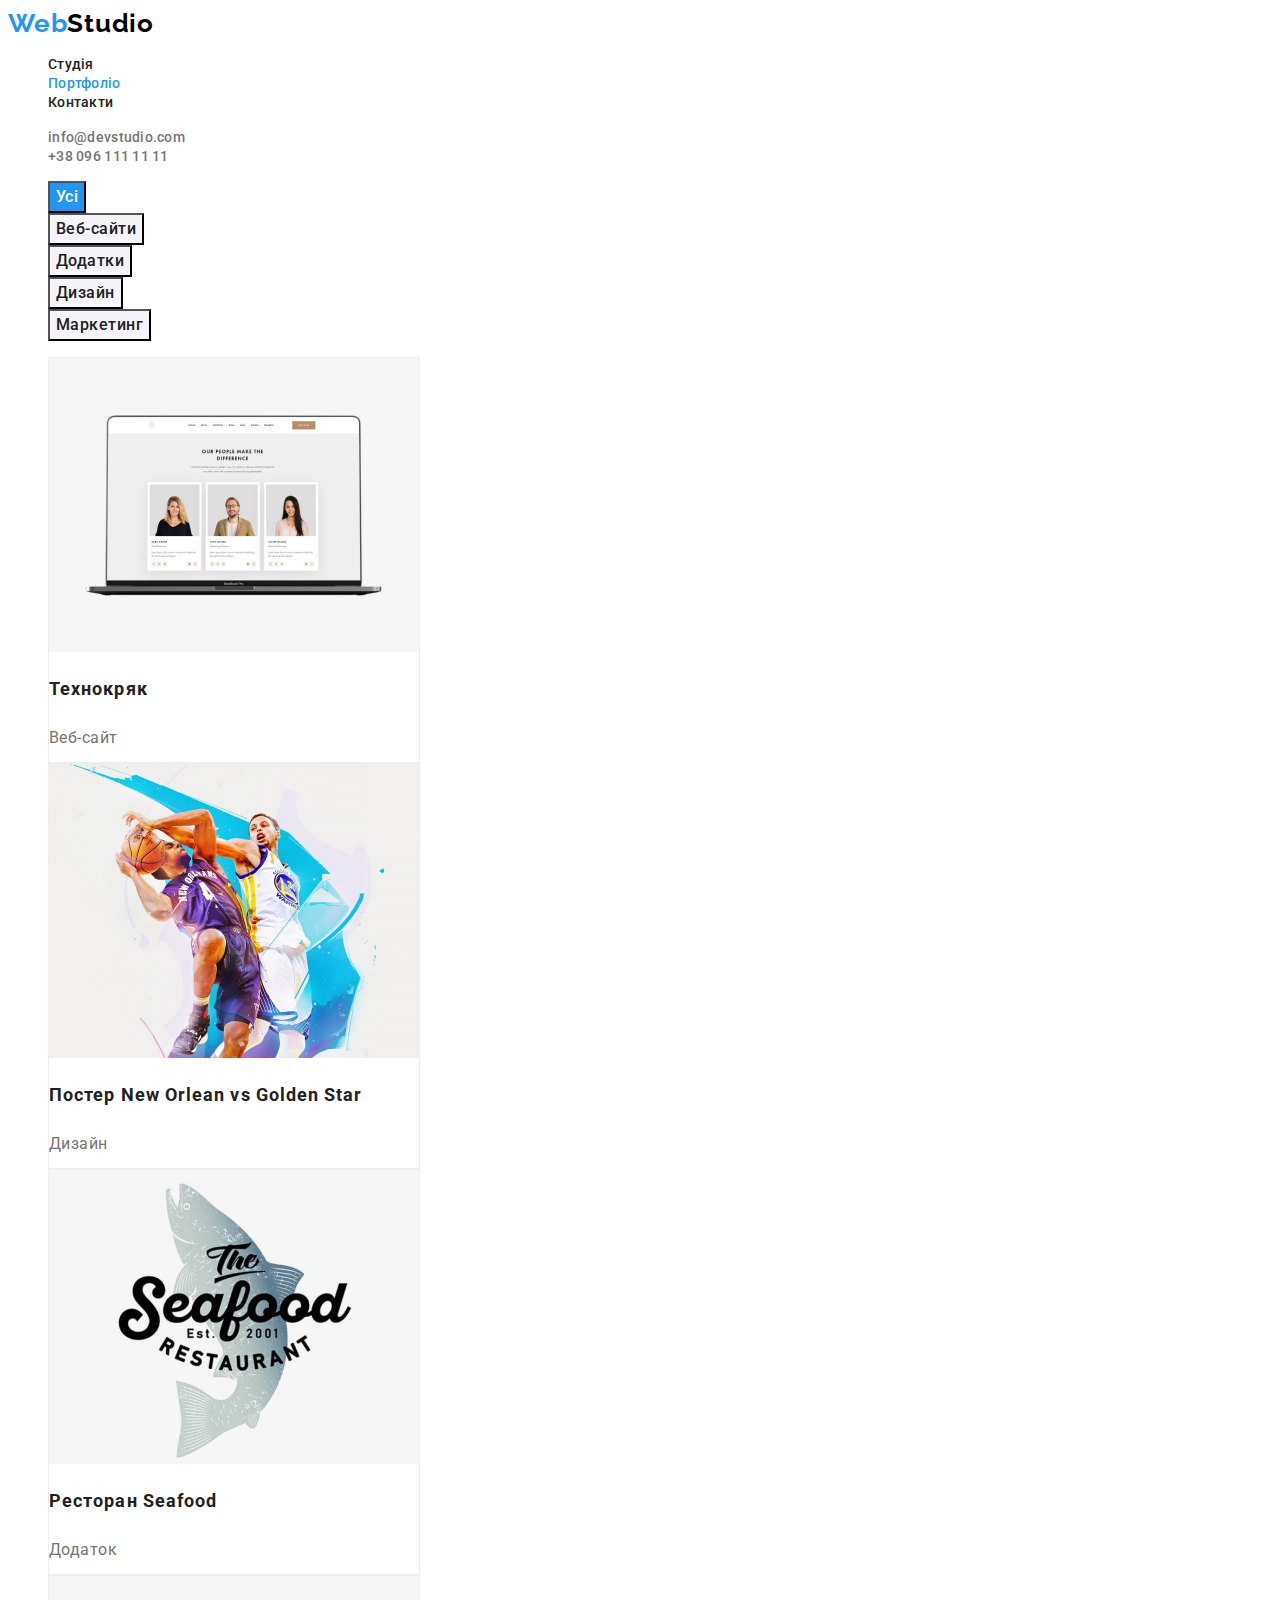
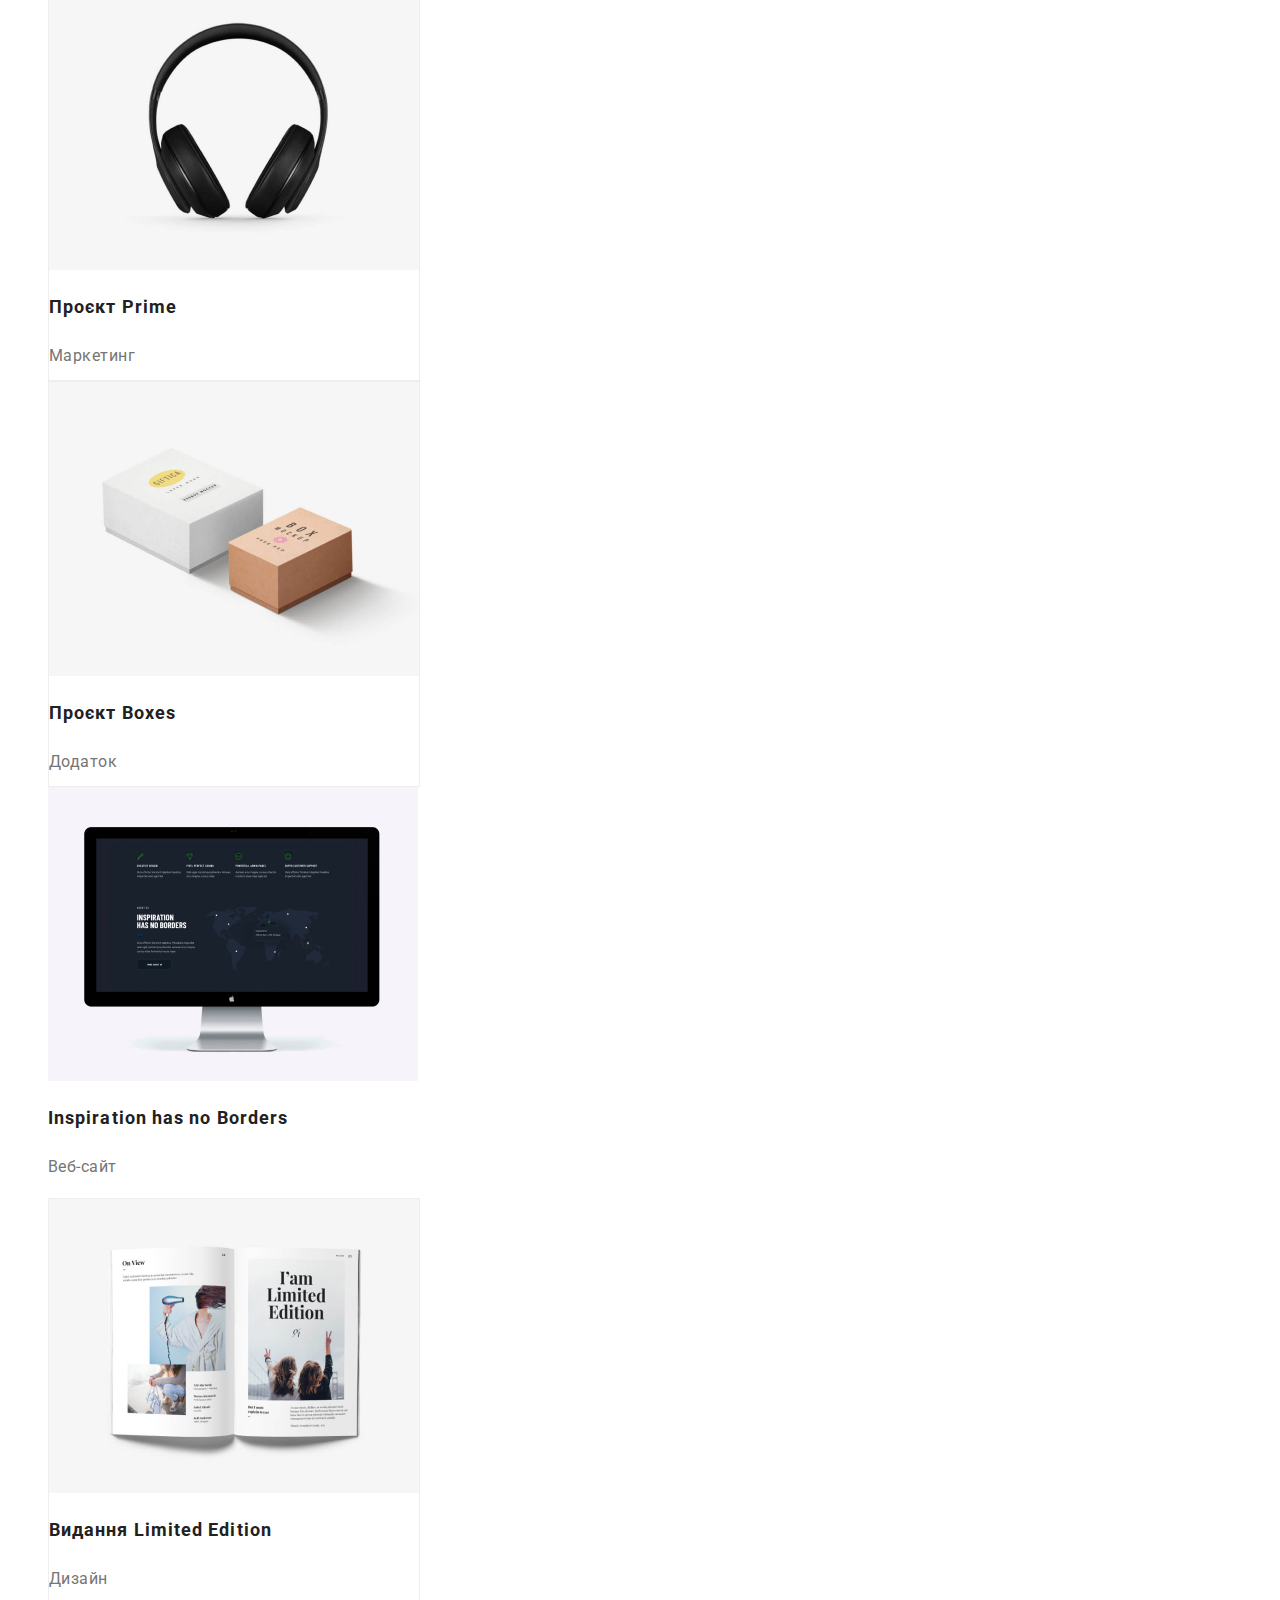
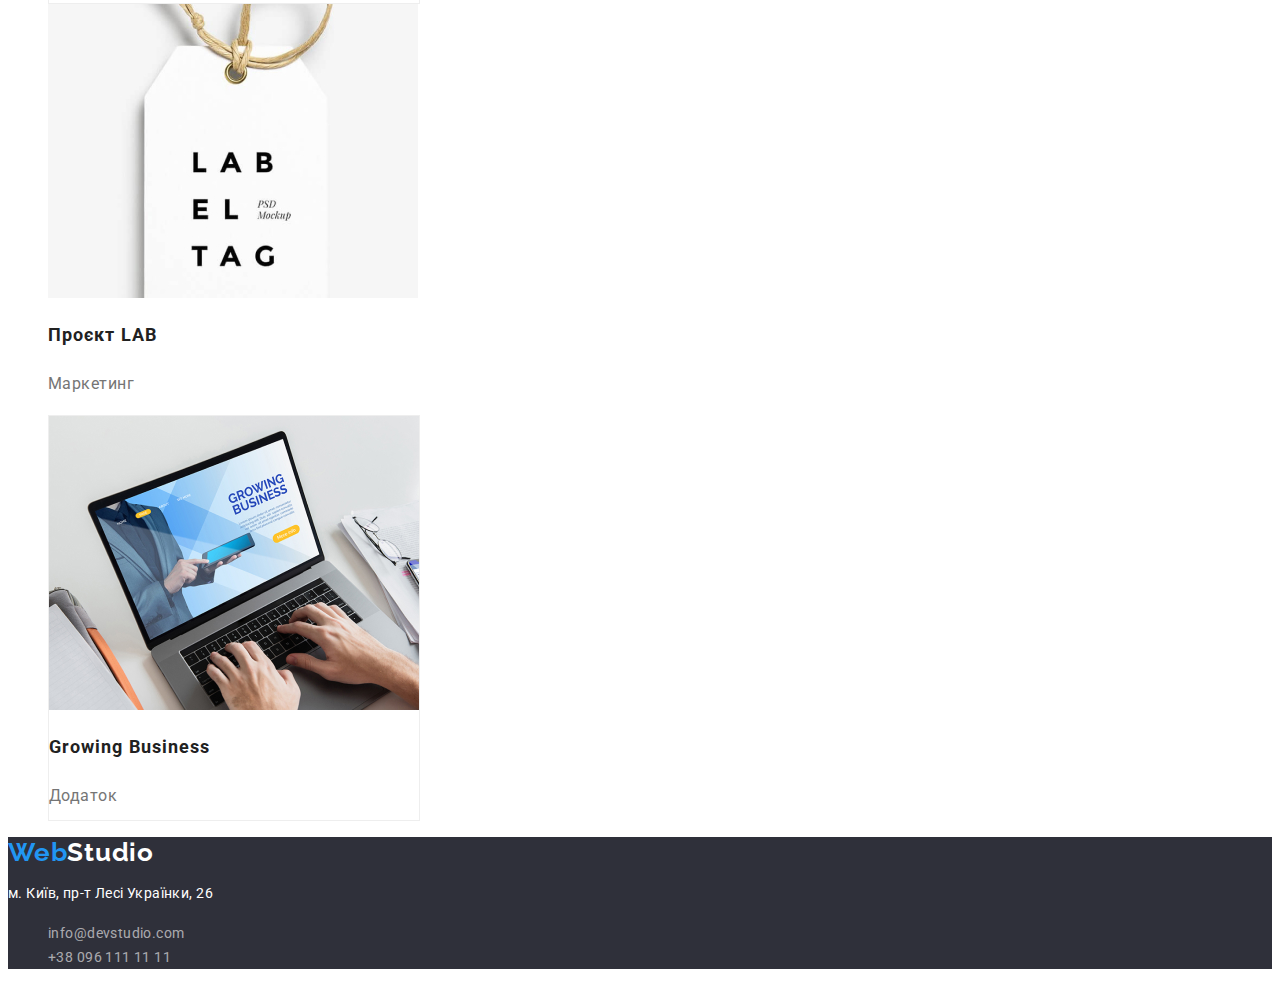
==== portfolio.html @ c114417b "Add files via upload" ====
<!DOCTYPE html>
<html lang="uk">
  <head>
    <meta charset="UTF-8" />
    <meta name="viewport" content="width=device-width, initial-scale=1.0" />
    <link rel="stylesheet" href="./css/style.css" />
    <link rel="preconnect" href="https://fonts.googleapis.com" />
    <link rel="preconnect" href="https://fonts.gstatic.com" crossorigin />
    <link
      href="https://fonts.googleapis.com/css2?family=Montserrat:wght@400;700&family=Roboto:wght@400;500;700;900&display=swap"
      rel="stylesheet"
    />
    <link rel="preconnect" href="https://fonts.googleapis.com" />
    <link rel="preconnect" href="https://fonts.gstatic.com" crossorigin />
    <link
      href="https://fonts.googleapis.com/css2?family=Montserrat:wght@400;700&family=Raleway:wght@700&display=swap"
      rel="stylesheet"
    />

    <title>Portfolio</title>
  </head>
  <body class="body">
    <!-- the cap -->
    <header class="header">
      <nav>
        <a class="logo" href="./index.html"
          >Web<span class="studio">Studio</span></a
        >
        <ul class="page-list">
          <li><a class="studia" href="./index.html">Студія</a></li>
          <li>
            <a class="portfolio current" href="./portfolio.html">Портфоліо</a>
          </li>
          <li><a class="contacts" href="contacts.html">Контакти</a></li>
        </ul>
      </nav>
      <ul class="list-header">
        <li>
          <a class="link-header" href="mailto:info@devstudio.com"
            >info@devstudio.com</a
          >
        </li>
        <li>
          <a class="link-header" href="tel:+380961111111">+38 096 111 11 11</a>
        </li>
      </ul>
    </header>
    <main>
      <section class="sec-portfolio">
        <h1 hidden>Наші роботи</h1>
        <ul class="page-list">
          <li>
            <button class="filter current" type="button">Усі</button>
          </li>
          <li>
            <button class="filter" type="button">Веб-сайти</button>
          </li>
          <li>
            <button class="filter" type="button">Додатки</button>
          </li>
          <li>
            <button class="filter" type="button">Дизайн</button>
          </li>
          <li>
            <button class="filter" type="button">Маркетинг</button>
          </li>
        </ul>
        <ul class="page-list">
          <li class="work">
            <a class="link-work" href=""
              ><img
                src="./imagesPartfolio/img1.jpg"
                alt="Технокряк"
                width="370"
              />
              <h2 class="work-name">Технокряк</h2>
              <p class="work-title">Веб-сайт</p></a
            >
          </li>
          <li class="work">
            <a class="link-work" href=""
              ><img
                src="./imagesPartfolio/img2.jpg"
                alt="Постер New Orlean vs Golden Star"
                width="370"
              />
              <h2 class="work-name">Постер New Orlean vs Golden Star</h2>
              <p class="work-title">Дизайн</p></a
            >
          </li>
          <li class="work">
            <a class="link-work" href=""
              ><img
                src="./imagesPartfolio/img3.jpg"
                alt="Ресторан Seafood"
                width="370"
              />
              <h2 class="work-name">Ресторан Seafood</h2>
              <p class="work-title">Додаток</p></a
            >
          </li>
          <li class="work">
            <a class="link-work" href="">
              <img
                src="./imagesPartfolio/img4.jpg"
                alt="Проєкт Prime"
                width="370"
              />
              <h2 class="work-name">Проєкт Prime</h2>
              <p class="work-title">Маркетинг</p></a
            >
          </li>
          <li class="work">
            <a class="link-work" href=""
              ><img
                src="./imagesPartfolio/img5.jpg"
                alt="Проєкт Boxes"
                width="370"
              />
              <h2 class="work-name">Проєкт Boxes</h2>
              <p class="work-title">Додаток</p></a
            >
          </li>
          <li class="link-work" class="work">
            <a class="link-work" href=""
              ><img
                src="./imagesPartfolio/img6.jpg"
                alt="сайт Inspiration has no Borders"
                width="370"
              />
              <h2 class="work-name">Inspiration has no Borders</h2>
              <p class="work-title">Веб-сайт</p></a
            >
          </li>
          <li class="work">
            <a class="link-work" class="link-work" href=""
              ><img
                src="./imagesPartfolio/img7.jpg"
                alt="Видання Limited Edition"
                width="370"
              />
              <h2 class="work-name">Видання Limited Edition</h2>
              <p class="work-title">Дизайн</p></a
            >
          </li>
          <li class="link-work" class="work">
            <a class="link-work" href="">
              <img
                src="./imagesPartfolio/img8.jpg"
                alt="Проєкт LAB"
                width="370"
              />
              <h2 class="work-name">Проєкт LAB</h2>
              <p class="work-title">Маркетинг</p></a
            >
          </li>
          <li class="work">
            <a class="link-work" href=""
              ><img
                src="./imagesPartfolio/img9.jpg"
                alt="Growing Business"
                width="370"
              />
              <h2 class="work-name">Growing Business</h2>
              <p class="work-title">Додаток</p></a
            >
          </li>
        </ul>
      </section>
    </main>
    <!-- the floor -->
    <footer class="footer">
      <a class="web-foot" href="/"
        >Web<span class="studio-foot">Studio</span></a
      >
      <address class="address">
        <p class="addr">м. Київ, пр-т Лесі Українки, 26</p>
        <ul class="page-list">
          <li>
            <a class="link-foot" href="mailto:info@devstudio.com"
              >info@devstudio.com</a
            >
          </li>
          <li>
            <a class="link-foot" href="tel:+380961111111">+38 096 111 11 11</a>
          </li>
        </ul>
      </address>
    </footer>
  </body>
</html>
---- css/style.css ----
/* INDEX HTML */
:root {
  --second-color: #757575;
  --logo-color: #2196f3;
  --text-color: #212121;
  --text: Roboto, sans-serif;
  --logo-text: Raleway, sans-serif;
}
.body {
  font-family: Roboto, sans-serif;
  color: #212121;
  background: #fff;
}

.header {
  flex-shrink: 0;
}

.logo {
  color: var(--logo-color);
  font-family: var(--logo-text);
  font-size: 26px;
  font-style: normal;
  font-weight: 700;
  line-height: normal;
  letter-spacing: 0.78px;
  text-decoration: none;
}

.studio {
  color: #000;
  font-family: var(--logo-text);
  font-size: 26px;
  font-weight: 700;
  line-height: normal;
  letter-spacing: 0.78px;
}

.page-list {
  list-style: none;
}

.studia {
  color: var(--text-color);
  font-family: var(--text);
  font-size: 14px;
  font-weight: 500;
  line-height: normal;
  letter-spacing: 0.28px;
  text-decoration: none;
}

.page-list .studia.current {
  color: var(--logo-color);
}

.studia:hover,
.studia:focus {
  color: var(--logo-color);
  font-family: var(--text);
  font-size: 14px;
  font-style: normal;
  font-weight: 500;
  line-height: normal;
  letter-spacing: 0.28px;
}

.portfolio {
  color: var(--text-color);
  font-family: var(--text);
  font-size: 14px;
  font-weight: 500;
  line-height: normal;
  letter-spacing: 0.28px;
  text-decoration: none;
}

.portfolio:focus,
.portfolio:hover {
  color: var(--logo-color);
  font-family: var(--text);
  font-size: 14px;
  font-style: normal;
  font-weight: 500;
  line-height: normal;
  letter-spacing: 0.28px;
}

.contacts {
  color: var(--text-color);
  font-family: var(--text);
  font-size: 14px;
  font-weight: 500;
  line-height: normal;
  letter-spacing: 0.28px;
  text-decoration: none;
}

.contacts:focus,
.contacts:hover {
  color: var(--logo-color);
  font-family: var(--text);
  font-size: 14px;
  font-style: normal;
  font-weight: 500;
  line-height: normal;
  letter-spacing: 0.28px;
}

.list-header {
  list-style: none;
}

.link-header {
  color: var(--second-color);
  font-family: var(--text);
  font-size: 14px;
  font-style: normal;
  font-weight: 500;
  line-height: normal;
  letter-spacing: 0.28px;
  text-decoration: none;
}

.link-header:hover,
.link-header:focus {
  color: var(--logo-color);
  font-family: var(--text);
  font-size: 14px;
  font-style: normal;
  font-weight: 500;
  line-height: normal;
  letter-spacing: 0.28px;
}

/* first box index html */

.first-box {
  flex-shrink: 0;
  background: #2f303a;
}

.main-title {
  color: #fff;
  text-align: center;
  font-family: var(--text);
  font-size: 44px;
  font-style: normal;
  font-weight: 900;
  line-height: 60px;
  letter-spacing: 2.64px;
  text-transform: uppercase;
}

.main-button {
  border-radius: 4px;
  background: #2196f3;
  box-shadow: 0px 4px 4px 0px rgba(0, 0, 0, 0.15);
}

.text-main-button {
  color: #fff;
  text-align: center;
  font-family: var(--text);
  font-size: 16px;
  font-style: normal;
  font-weight: 700;
  line-height: 30px;
  letter-spacing: 0.96px;
  cursor: pointer;
}

/* second box index html */
.third-title {
  color: var(--text-color);
  text-align: center;
  font-family: var(--text);
  font-size: 36px;
  font-style: normal;
  font-weight: 700;
  line-height: normal;
  letter-spacing: 1.08px;
}

.adv-title {
  color: var(--text-color);
  font-family: var(--text);
  font-size: 14px;
  font-style: normal;
  font-weight: 700;
  letter-spacing: 0.42px;
  text-transform: uppercase;
}

.adv-paragraph {
  color: var(--second-color);
  font-family: var(--text);
  font-size: 14px;
  font-style: normal;
  font-weight: 400;
  line-height: 24px;
  letter-spacing: 0.42px;
}

/* our team */

.our-team-tile {
  color: var(--text-color);
  text-align: center;
  font-family: var(--text);
  font-size: 36px;
  font-style: normal;
  font-weight: 700;
  line-height: normal;
  letter-spacing: 1.08px;
}
.our-team {
  background: #f5f4fa;
}
.igor {
  background: #fff;
}
.olga {
  background: #fff;
}

.mikola {
  background: #fff;
}
.michailo {
  background: #fff;
}

.name {
  color: var(--text-color);
  font-family: var(--text);
  text-align: center;
  font-size: 16px;
  font-style: normal;
  font-weight: 500;
  line-height: normal;
  letter-spacing: 0.48px;
}

.proffetion {
  color: var(--second-color);
  font-family: var(--text);
  text-align: center;
  font-size: 16px;
  font-style: normal;
  font-weight: 400;
  line-height: normal;
  letter-spacing: 0.48px;
}

/* footer */

.footer {
  flex-shrink: 0;
  background: #2f303a;
}

.web-foot {
  color: var(--logo-color);
  font-family: var(--logo-text);
  font-size: 26px;
  font-weight: 700;
  letter-spacing: 0.78px;
  text-decoration: none;
}

.studio-foot {
  color: #fff;
  font-family: var(--logo-text);
  font-size: 26px;
  font-weight: 700;
  letter-spacing: 0.78px;
}

.address {
  font-style: normal;
}

.addr {
  color: #fff;
  font-family: var(--text);
  font-size: 14px;
  line-height: 24px;
  letter-spacing: 0.42px;
}

.link-foot {
  color: rgba(255, 255, 255, 0.6);
  font-family: var(--text);
  font-size: 14px;
  line-height: 24px;
  letter-spacing: 0.42px;
  text-decoration: none;
}

.link-foot:focus,
.link-foot:hover {
  color: var(--logo-color);
  font-family: var(--text);
  font-size: 14px;
  font-weight: 500;
  letter-spacing: 0.28px;
}

/* partfolio page */
.page-list .portfolio.current {
  color: var(--logo-color);
}

.sec-portfolio {
  gap: 94px;
  background: #fff;
}

.filter {
  color: var(--text-color);
  background-color: #f5f4fa;
  font-family: var(--text);
  font-size: 16px;
  font-style: normal;
  font-weight: 500;
  line-height: 26px;
  letter-spacing: 0.48px;
  cursor: pointer;
}

.filter:hover,
.filter:focus {
  background-color: #2196f3;
  color: #fff;
}

.link-work {
  text-decoration: none;
}

.work {
  width: 370px;
  height: 404px;
  flex-shrink: 0;
  border: 1px solid #eee;
  background: #fff;
}

.work-name {
  color: var(--text-color);
  font-family: var(--text);
  font-size: 18px;
  font-weight: 700;
  line-height: 36px;
  letter-spacing: 1.08px;
  width: 322px;
}

.work-title {
  font-family: var(--text);
  color: #757575;
  font-size: 16px;
  line-height: 30px;
  letter-spacing: 0.48px;
}

.page-list .filter.current {
  color: #fff;
  background-color: var(--logo-color);
}
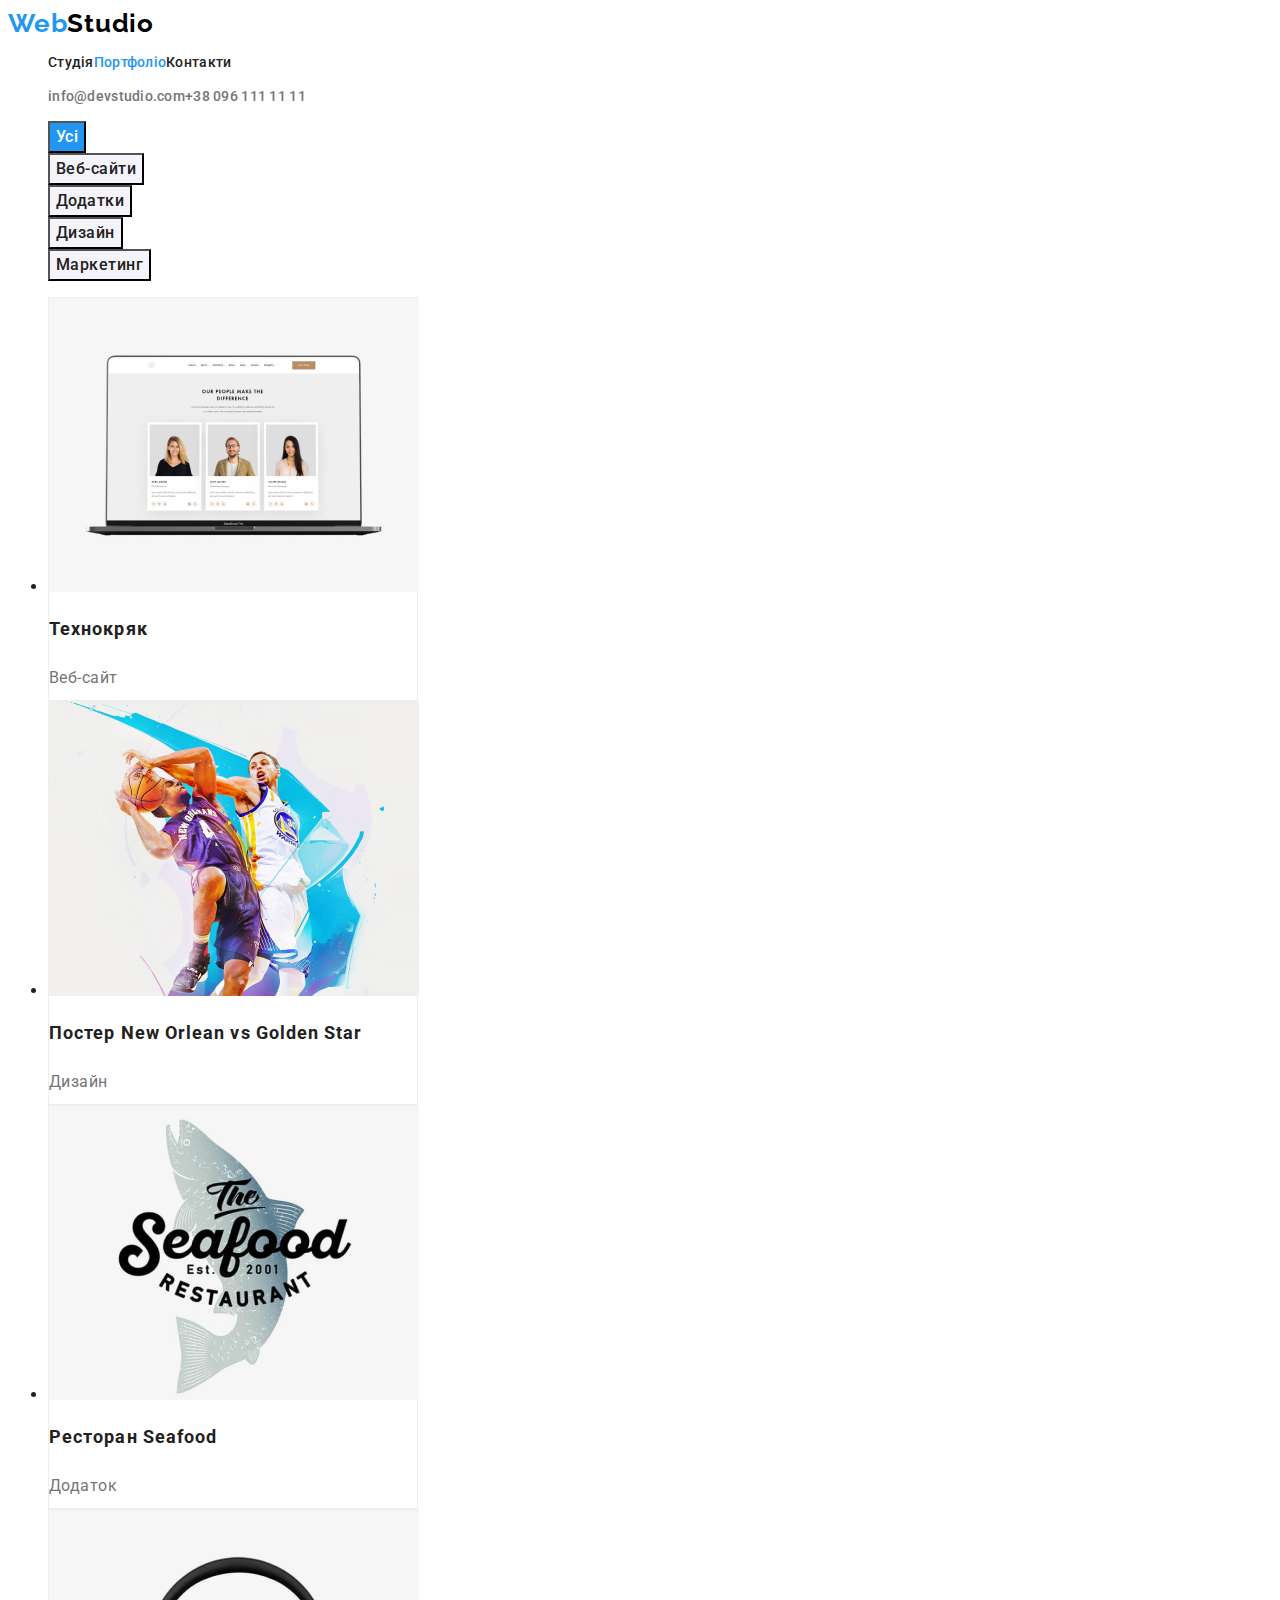
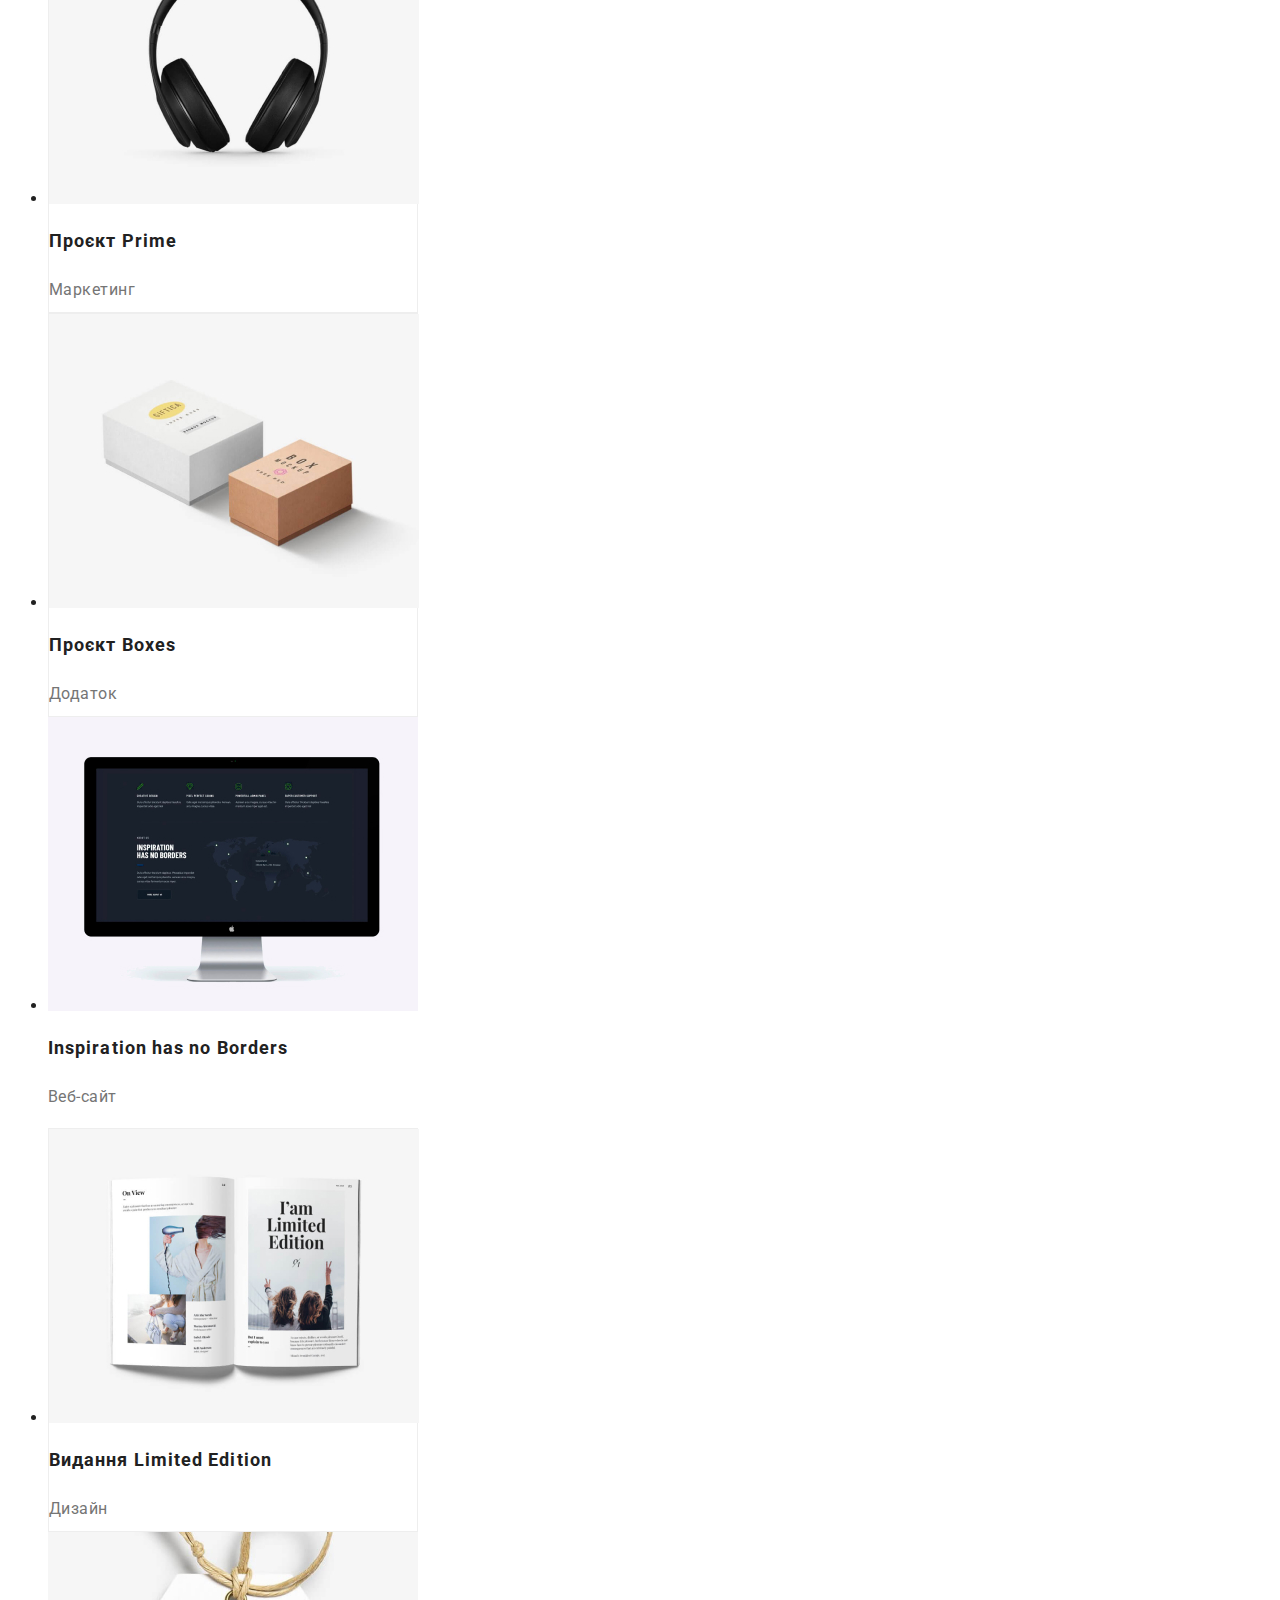
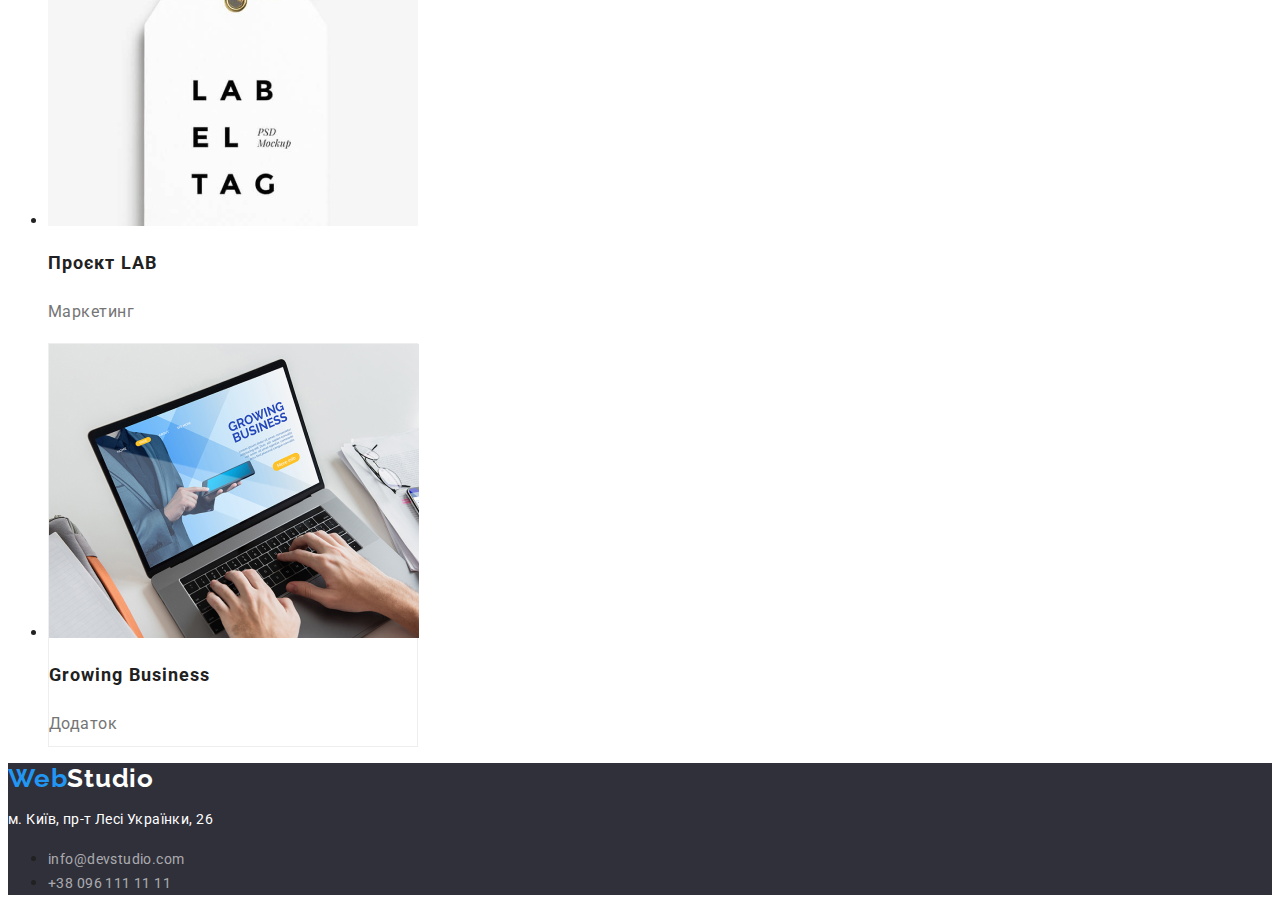
==== commit 6050b419: "ь" ====
--- a/portfolio.html
+++ b/portfolio.html
@@ -26,12 +26,12 @@
         <a class="logo" href="./index.html"
           >Web<span class="studio">Studio</span></a
         >
-        <ul class="page-list">
-          <li><a class="studia" href="./index.html">Студія</a></li>
+        <ul class="nav-list">
+          <li><a class="nav-item" href="./index.html">Студія</a></li>
           <li>
-            <a class="portfolio current" href="./portfolio.html">Портфоліо</a>
+            <a class="nav-item current" href="./portfolio.html">Портфоліо</a>
           </li>
-          <li><a class="contacts" href="contacts.html">Контакти</a></li>
+          <li><a class="nav-item" href="contacts.html">Контакти</a></li>
         </ul>
       </nav>
       <ul class="list-header">
@@ -48,7 +48,7 @@
     <main>
       <section class="sec-portfolio">
         <h1 hidden>Наші роботи</h1>
-        <ul class="page-list">
+        <ul class="filter-list">
           <li>
             <button class="filter current" type="button">Усі</button>
           </li>
--- a/css/style.css
+++ b/css/style.css
@@ -1,4 +1,10 @@
 /* INDEX HTML */
+
+*,
+::before,
+::after {
+  box-sizing: border-box;
+}
 :root {
   --second-color: #757575;
   --logo-color: #2196f3;
@@ -12,8 +18,20 @@
   background: #fff;
 }
 
+.conteiner {
+  width: 1200px;
+  margin-right: auto;
+  margin-left: auto;
+}
+
 .header {
   flex-shrink: 0;
+}
+
+.head-conteiner {
+  display: flex;
+  justify-content: space-between;
+  align-items: center;
 }
 
 .logo {
@@ -36,68 +54,34 @@
   letter-spacing: 0.78px;
 }
 
-.page-list {
+.nav-conteiner {
+  display: flex;
+
+  align-items: center;
+}
+
+.nav-list {
   list-style: none;
-}
-
-.studia {
-  color: var(--text-color);
-  font-family: var(--text);
-  font-size: 14px;
-  font-weight: 500;
-  line-height: normal;
-  letter-spacing: 0.28px;
-  text-decoration: none;
-}
-
-.page-list .studia.current {
-  color: var(--logo-color);
-}
-
-.studia:hover,
-.studia:focus {
-  color: var(--logo-color);
-  font-family: var(--text);
-  font-size: 14px;
-  font-style: normal;
-  font-weight: 500;
-  line-height: normal;
-  letter-spacing: 0.28px;
-}
-
-.portfolio {
-  color: var(--text-color);
-  font-family: var(--text);
-  font-size: 14px;
-  font-weight: 500;
-  line-height: normal;
-  letter-spacing: 0.28px;
-  text-decoration: none;
-}
-
-.portfolio:focus,
-.portfolio:hover {
-  color: var(--logo-color);
-  font-family: var(--text);
-  font-size: 14px;
-  font-style: normal;
-  font-weight: 500;
-  line-height: normal;
-  letter-spacing: 0.28px;
-}
-
-.contacts {
-  color: var(--text-color);
-  font-family: var(--text);
-  font-size: 14px;
-  font-weight: 500;
-  line-height: normal;
-  letter-spacing: 0.28px;
-  text-decoration: none;
-}
-
-.contacts:focus,
-.contacts:hover {
+  display: flex;
+}
+
+.nav-item {
+  color: var(--text-color);
+  font-family: var(--text);
+  font-size: 14px;
+  font-weight: 500;
+  line-height: normal;
+  letter-spacing: 0.28px;
+  text-decoration: none;
+  display: flex;
+}
+
+.nav-list .nav-item.current {
+  color: var(--logo-color);
+}
+
+.nav-item:hover,
+.nav-item:focus {
   color: var(--logo-color);
   font-family: var(--text);
   font-size: 14px;
@@ -109,6 +93,7 @@
 
 .list-header {
   list-style: none;
+  display: flex;
 }
 
 .link-header {
@@ -138,6 +123,8 @@
 .first-box {
   flex-shrink: 0;
   background: #2f303a;
+  justify-content: center;
+  align-items: center;
 }
 
 .main-title {
@@ -365,7 +352,11 @@
   letter-spacing: 0.48px;
 }
 
-.page-list .filter.current {
+.filter-list {
+  list-style: none;
+}
+
+.filter-list .filter.current {
   color: #fff;
   background-color: var(--logo-color);
 }
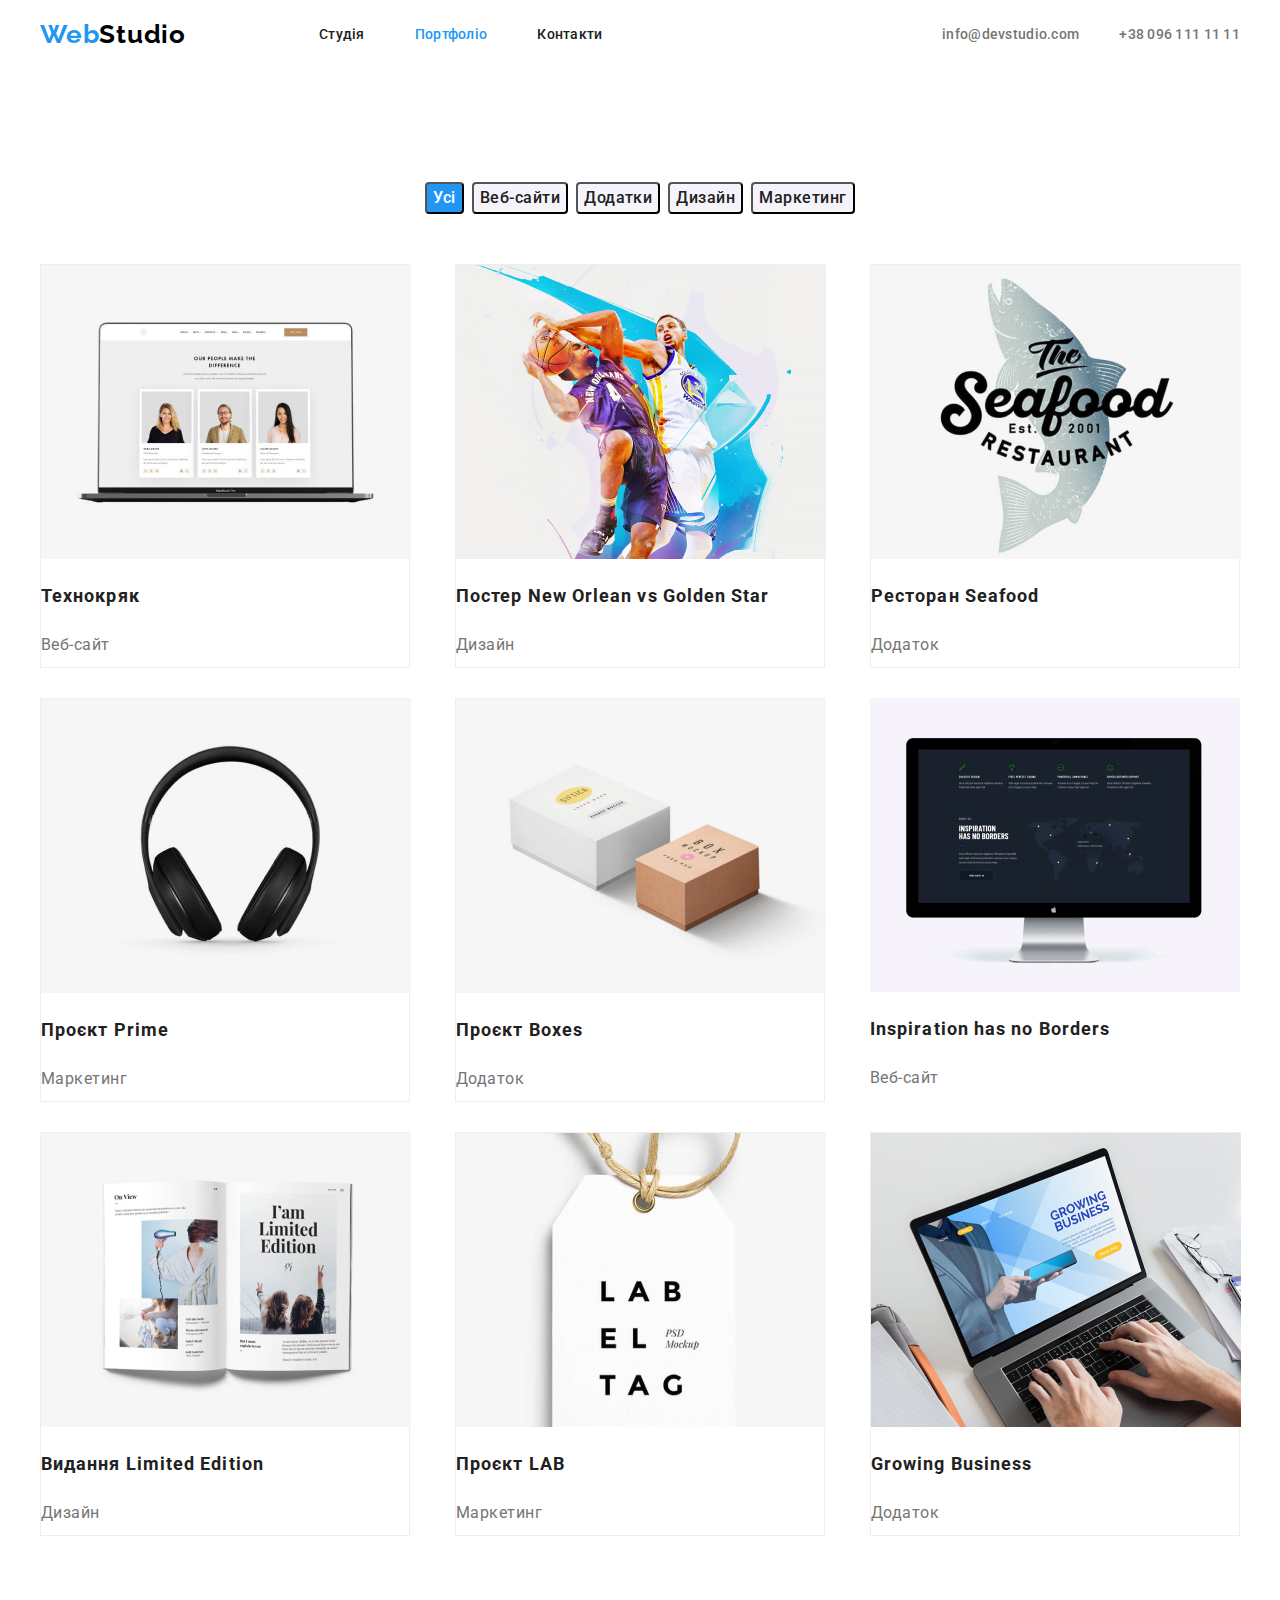
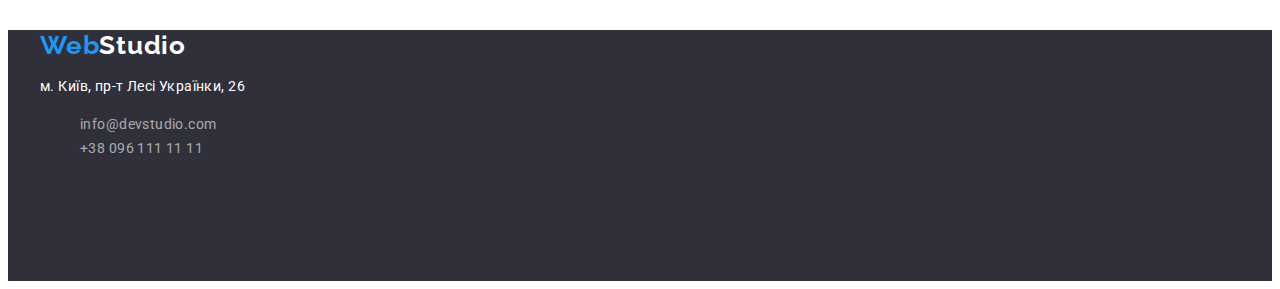
==== commit bce347d0: "m" ====
--- a/portfolio.html
+++ b/portfolio.html
@@ -3,7 +3,7 @@
   <head>
     <meta charset="UTF-8" />
     <meta name="viewport" content="width=device-width, initial-scale=1.0" />
-    <link rel="stylesheet" href="./css/style.css" />
+
     <link rel="preconnect" href="https://fonts.googleapis.com" />
     <link rel="preconnect" href="https://fonts.gstatic.com" crossorigin />
     <link
@@ -13,179 +13,204 @@
     <link rel="preconnect" href="https://fonts.googleapis.com" />
     <link rel="preconnect" href="https://fonts.gstatic.com" crossorigin />
     <link
-      href="https://fonts.googleapis.com/css2?family=Montserrat:wght@400;700&family=Raleway:wght@700&display=swap"
+      href="https://fonts.googleapis.com/css2?family=Montserrat:wght@400;700&family=Raleway:wght@400;500;700;900&display=swap"
       rel="stylesheet"
     />
-
+    <link
+      rel="stylesheet"
+      href="https://cdnjs.cloudflare.com/ajax/libs/modern-normalize/2.0.0/modern-normalize.min.css"
+      integrity="sha512-4xo8blKMVCiXpTaLzQSLSw3KFOVPWhm/TRtuPVc4WG6kUgjH6J03IBuG7JZPkcWMxJ5huwaBpOpnwYElP/m6wg=="
+      crossorigin="anonymous"
+      referrerpolicy="no-referrer"
+    />
+    <link rel="stylesheet" href="./css/style.css" />
     <title>Portfolio</title>
   </head>
   <body class="body">
     <!-- the cap -->
     <header class="header">
-      <nav>
-        <a class="logo" href="./index.html"
-          >Web<span class="studio">Studio</span></a
-        >
-        <ul class="nav-list">
-          <li><a class="nav-item" href="./index.html">Студія</a></li>
-          <li>
-            <a class="nav-item current" href="./portfolio.html">Портфоліо</a>
-          </li>
-          <li><a class="nav-item" href="contacts.html">Контакти</a></li>
-        </ul>
-      </nav>
-      <ul class="list-header">
-        <li>
-          <a class="link-header" href="mailto:info@devstudio.com"
-            >info@devstudio.com</a
-          >
-        </li>
-        <li>
-          <a class="link-header" href="tel:+380961111111">+38 096 111 11 11</a>
-        </li>
-      </ul>
+      <div class="conteiner">
+        <div class="head-conteiner">
+          <nav class="nav-conteiner">
+            <a class="logo" href="./index.html"
+              >Web<span class="studio">Studio</span></a
+            >
+            <ul class="nav-list">
+              <li class="nav-item">
+                <a class="nav-link" href="./index.html">Студія</a>
+              </li>
+              <li class="nav-item">
+                <a class="nav-link current" href="./portfolio.html"
+                  >Портфоліо</a
+                >
+              </li>
+              <li class="nav-item">
+                <a class="nav-link" href="./contacts.html">Контакти</a>
+              </li>
+            </ul>
+          </nav>
+          <ul class="list-header">
+            <li class="mail-tel">
+              <a class="link-header" href="mailto:info@devstudio.com"
+                >info@devstudio.com</a
+              >
+            </li>
+            <li class="mail-tel">
+              <a class="link-header" href="tel:+380961111111"
+                >+38 096 111 11 11</a
+              >
+            </li>
+          </ul>
+        </div>
+      </div>
     </header>
     <main>
       <section class="sec-portfolio">
-        <h1 hidden>Наші роботи</h1>
-        <ul class="filter-list">
-          <li>
-            <button class="filter current" type="button">Усі</button>
-          </li>
-          <li>
-            <button class="filter" type="button">Веб-сайти</button>
-          </li>
-          <li>
-            <button class="filter" type="button">Додатки</button>
-          </li>
-          <li>
-            <button class="filter" type="button">Дизайн</button>
-          </li>
-          <li>
-            <button class="filter" type="button">Маркетинг</button>
-          </li>
-        </ul>
-        <ul class="page-list">
-          <li class="work">
-            <a class="link-work" href=""
-              ><img
-                src="./imagesPartfolio/img1.jpg"
-                alt="Технокряк"
-                width="370"
-              />
-              <h2 class="work-name">Технокряк</h2>
-              <p class="work-title">Веб-сайт</p></a
-            >
-          </li>
-          <li class="work">
-            <a class="link-work" href=""
-              ><img
-                src="./imagesPartfolio/img2.jpg"
-                alt="Постер New Orlean vs Golden Star"
-                width="370"
-              />
-              <h2 class="work-name">Постер New Orlean vs Golden Star</h2>
-              <p class="work-title">Дизайн</p></a
-            >
-          </li>
-          <li class="work">
-            <a class="link-work" href=""
-              ><img
-                src="./imagesPartfolio/img3.jpg"
-                alt="Ресторан Seafood"
-                width="370"
-              />
-              <h2 class="work-name">Ресторан Seafood</h2>
-              <p class="work-title">Додаток</p></a
-            >
-          </li>
-          <li class="work">
-            <a class="link-work" href="">
-              <img
-                src="./imagesPartfolio/img4.jpg"
-                alt="Проєкт Prime"
-                width="370"
-              />
-              <h2 class="work-name">Проєкт Prime</h2>
-              <p class="work-title">Маркетинг</p></a
-            >
-          </li>
-          <li class="work">
-            <a class="link-work" href=""
-              ><img
-                src="./imagesPartfolio/img5.jpg"
-                alt="Проєкт Boxes"
-                width="370"
-              />
-              <h2 class="work-name">Проєкт Boxes</h2>
-              <p class="work-title">Додаток</p></a
-            >
-          </li>
-          <li class="link-work" class="work">
-            <a class="link-work" href=""
-              ><img
-                src="./imagesPartfolio/img6.jpg"
-                alt="сайт Inspiration has no Borders"
-                width="370"
-              />
-              <h2 class="work-name">Inspiration has no Borders</h2>
-              <p class="work-title">Веб-сайт</p></a
-            >
-          </li>
-          <li class="work">
-            <a class="link-work" class="link-work" href=""
-              ><img
-                src="./imagesPartfolio/img7.jpg"
-                alt="Видання Limited Edition"
-                width="370"
-              />
-              <h2 class="work-name">Видання Limited Edition</h2>
-              <p class="work-title">Дизайн</p></a
-            >
-          </li>
-          <li class="link-work" class="work">
-            <a class="link-work" href="">
-              <img
-                src="./imagesPartfolio/img8.jpg"
-                alt="Проєкт LAB"
-                width="370"
-              />
-              <h2 class="work-name">Проєкт LAB</h2>
-              <p class="work-title">Маркетинг</p></a
-            >
-          </li>
-          <li class="work">
-            <a class="link-work" href=""
-              ><img
-                src="./imagesPartfolio/img9.jpg"
-                alt="Growing Business"
-                width="370"
-              />
-              <h2 class="work-name">Growing Business</h2>
-              <p class="work-title">Додаток</p></a
-            >
-          </li>
-        </ul>
+        <div class="conteiner">
+          <h1 hidden>Наші роботи</h1>
+          <ul class="filter-list">
+            <li class="filter-item">
+              <button class="filter current" type="button">Усі</button>
+            </li>
+            <li class="filter-item">
+              <button class="filter" type="button">Веб-сайти</button>
+            </li>
+            <li class="filter-item">
+              <button class="filter" type="button">Додатки</button>
+            </li>
+            <li class="filter-item">
+              <button class="filter" type="button">Дизайн</button>
+            </li>
+            <li class="filter-item">
+              <button class="filter" type="button">Маркетинг</button>
+            </li>
+          </ul>
+          <ul class="project-list">
+            <li class="project">
+              <a class="link-project" href=""
+                ><img
+                  src="./imagesPartfolio/img1.jpg"
+                  alt="Технокряк"
+                  width="370"
+                />
+                <h2 class="project-name">Технокряк</h2>
+                <p class="project-title">Веб-сайт</p></a
+              >
+            </li>
+            <li class="project">
+              <a class="link-project" href=""
+                ><img
+                  src="./imagesPartfolio/img2.jpg"
+                  alt="Постер New Orlean vs Golden Star"
+                  width="370"
+                />
+                <h2 class="project-name">Постер New Orlean vs Golden Star</h2>
+                <p class="project-title">Дизайн</p></a
+              >
+            </li>
+            <li class="project">
+              <a class="link-project" href=""
+                ><img
+                  src="./imagesPartfolio/img3.jpg"
+                  alt="Ресторан Seafood"
+                  width="370"
+                />
+                <h2 class="project-name">Ресторан Seafood</h2>
+                <p class="project-title">Додаток</p></a
+              >
+            </li>
+            <li class="project">
+              <a class="link-project" href="">
+                <img
+                  src="./imagesPartfolio/img4.jpg"
+                  alt="Проєкт Prime"
+                  width="370"
+                />
+                <h2 class="project-name">Проєкт Prime</h2>
+                <p class="project-title">Маркетинг</p></a
+              >
+            </li>
+            <li class="project">
+              <a class="link-project" href=""
+                ><img
+                  src="./imagesPartfolio/img5.jpg"
+                  alt="Проєкт Boxes"
+                  width="370"
+                />
+                <h2 class="project-name">Проєкт Boxes</h2>
+                <p class="project-title">Додаток</p></a
+              >
+            </li>
+            <li class="link-project" class="work">
+              <a class="link-project" href=""
+                ><img
+                  src="./imagesPartfolio/img6.jpg"
+                  alt="сайт Inspiration has no Borders"
+                  width="370"
+                />
+                <h2 class="project-name">Inspiration has no Borders</h2>
+                <p class="project-title">Веб-сайт</p></a
+              >
+            </li>
+            <li class="project">
+              <a class="link-project" class="link-work" href=""
+                ><img
+                  src="./imagesPartfolio/img7.jpg"
+                  alt="Видання Limited Edition"
+                  width="370"
+                />
+                <h2 class="project-name">Видання Limited Edition</h2>
+                <p class="project-title">Дизайн</p></a
+              >
+            </li>
+            <li class="project">
+              <a class="link-project" href="">
+                <img
+                  src="./imagesPartfolio/img8.jpg"
+                  alt="Проєкт LAB"
+                  width="370"
+                />
+                <h2 class="project-name">Проєкт LAB</h2>
+                <p class="project-title">Маркетинг</p></a
+              >
+            </li>
+            <li class="project">
+              <a class="link-project" href=""
+                ><img
+                  src="./imagesPartfolio/img9.jpg"
+                  alt="Growing Business"
+                  width="370"
+                />
+                <h2 class="project-name">Growing Business</h2>
+                <p class="project-title">Додаток</p></a
+              >
+            </li>
+          </ul>
+        </div>
       </section>
     </main>
     <!-- the floor -->
     <footer class="footer">
-      <a class="web-foot" href="/"
-        >Web<span class="studio-foot">Studio</span></a
-      >
-      <address class="address">
-        <p class="addr">м. Київ, пр-т Лесі Українки, 26</p>
-        <ul class="page-list">
-          <li>
-            <a class="link-foot" href="mailto:info@devstudio.com"
-              >info@devstudio.com</a
-            >
-          </li>
-          <li>
-            <a class="link-foot" href="tel:+380961111111">+38 096 111 11 11</a>
-          </li>
-        </ul>
-      </address>
+      <div class="conteiner">
+        <a class="web-foot" href="/"
+          >Web<span class="studio-foot">Studio</span></a
+        >
+        <address class="address">
+          <p class="addr">м. Київ, пр-т Лесі Українки, 26</p>
+          <ul class="foot-link-list">
+            <li>
+              <a class="link-foot" href="mailto:info@devstudio.com"
+                >info@devstudio.com</a
+              >
+            </li>
+            <li>
+              <a class="link-foot" href="tel:+380961111111"
+                >+38 096 111 11 11</a
+              >
+            </li>
+          </ul>
+        </address>
+      </div>
     </footer>
   </body>
 </html>
--- a/css/style.css
+++ b/css/style.css
@@ -26,6 +26,7 @@
 
 .header {
   flex-shrink: 0;
+  height: 80px;
 }
 
 .head-conteiner {
@@ -43,6 +44,7 @@
   line-height: normal;
   letter-spacing: 0.78px;
   text-decoration: none;
+  margin-right: 93px;
 }
 
 .studio {
@@ -56,7 +58,6 @@
 
 .nav-conteiner {
   display: flex;
-
   align-items: center;
 }
 
@@ -65,7 +66,7 @@
   display: flex;
 }
 
-.nav-item {
+.nav-link {
   color: var(--text-color);
   font-family: var(--text);
   font-size: 14px;
@@ -76,12 +77,16 @@
   display: flex;
 }
 
-.nav-list .nav-item.current {
-  color: var(--logo-color);
-}
-
-.nav-item:hover,
-.nav-item:focus {
+.nav-list .nav-item + .nav-item {
+  margin-left: 50px;
+}
+
+.nav-list .nav-link.current {
+  color: var(--logo-color);
+}
+
+.nav-link:hover,
+.nav-link:focus {
   color: var(--logo-color);
   font-family: var(--text);
   font-size: 14px;
@@ -94,6 +99,10 @@
 .list-header {
   list-style: none;
   display: flex;
+}
+
+.list-header .mail-tel + .mail-tel {
+  margin-left: 40px;
 }
 
 .link-header {
@@ -119,12 +128,16 @@
 }
 
 /* first box index html */
+.hero-button {
+  display: flex;
+  justify-content: center;
+  align-items: center;
+}
 
 .first-box {
   flex-shrink: 0;
   background: #2f303a;
-  justify-content: center;
-  align-items: center;
+  height: 600px;
 }
 
 .main-title {
@@ -137,12 +150,19 @@
   line-height: 60px;
   letter-spacing: 2.64px;
   text-transform: uppercase;
+  /*  */
+  margin: 0;
+  padding-top: 200px;
+  padding-bottom: 30px;
+  padding-right: 452px;
+  padding-left: 452px;
 }
 
 .main-button {
   border-radius: 4px;
   background: #2196f3;
   box-shadow: 0px 4px 4px 0px rgba(0, 0, 0, 0.15);
+  height: 50px;
 }
 
 .text-main-button {
@@ -155,18 +175,29 @@
   line-height: 30px;
   letter-spacing: 0.96px;
   cursor: pointer;
+  /*  */
+  margin: 10px 24px 10px 24px;
+  height: 30px;
 }
 
 /* second box index html */
-.third-title {
-  color: var(--text-color);
-  text-align: center;
-  font-family: var(--text);
-  font-size: 36px;
-  font-style: normal;
-  font-weight: 700;
-  line-height: normal;
-  letter-spacing: 1.08px;
+
+.adv-list {
+  list-style: none;
+  display: flex;
+  justify-content: space-between;
+  padding: 0;
+  margin-top: 94px;
+}
+
+.adv-item {
+  display: inline-block;
+  margin: 0;
+  padding: 0;
+}
+
+.adv-list .adv-item + .adv-item {
+  margin-left: 30px;
 }
 
 .adv-title {
@@ -177,6 +208,8 @@
   font-weight: 700;
   letter-spacing: 0.42px;
   text-transform: uppercase;
+  width: 270px;
+  height: 16px;
 }
 
 .adv-paragraph {
@@ -187,11 +220,59 @@
   font-weight: 400;
   line-height: 24px;
   letter-spacing: 0.42px;
+  width: 270px;
+  height: 48px;
+}
+
+/* work images */
+
+.work-list {
+  list-style: none;
+  display: flex;
+  justify-content: space-between;
+  padding: 0;
+  margin-top: 50px;
+  margin-bottom: 94px;
+}
+
+.third-title {
+  color: var(--text-color);
+  text-align: center;
+  font-family: var(--text);
+  font-size: 36px;
+  font-style: normal;
+  font-weight: 700;
+  line-height: normal;
+  letter-spacing: 1.08px;
+  /*  */
+  margin-top: 94px;
+  margin-bottom: 0px;
 }
 
 /* our team */
 
-.our-team-tile {
+.team-list {
+  list-style: none;
+  display: flex;
+  justify-content: space-between;
+  padding: 0px 0px 94px 0px;
+  margin: 0px;
+}
+
+.human-box {
+  display: block;
+  width: 270px;
+  height: 368px;
+  flex-shrink: 0;
+  border-radius: 0px 0px 4px 4px;
+  background: #fff;
+}
+
+.team-list .human + .human {
+  margin-left: 30px;
+}
+
+.our-team-title {
   color: var(--text-color);
   text-align: center;
   font-family: var(--text);
@@ -200,23 +281,13 @@
   font-weight: 700;
   line-height: normal;
   letter-spacing: 1.08px;
+  /*  */
+  margin-top: 94px;
+  margin-bottom: 50px;
 }
 .our-team {
   background: #f5f4fa;
 }
-.igor {
-  background: #fff;
-}
-.olga {
-  background: #fff;
-}
-
-.mikola {
-  background: #fff;
-}
-.michailo {
-  background: #fff;
-}
 
 .name {
   color: var(--text-color);
@@ -241,10 +312,16 @@
 }
 
 /* footer */
+
+.foot-link-list {
+  list-style: none;
+  margin-top: 12px;
+}
 
 .footer {
   flex-shrink: 0;
   background: #2f303a;
+  height: 251px;
 }
 
 .web-foot {
@@ -254,6 +331,10 @@
   font-weight: 700;
   letter-spacing: 0.78px;
   text-decoration: none;
+  /*  */
+  width: 145px;
+  height: 31px;
+  margin-top: 60px;
 }
 
 .studio-foot {
@@ -274,6 +355,7 @@
   font-size: 14px;
   line-height: 24px;
   letter-spacing: 0.42px;
+  /*  */
 }
 
 .link-foot {
@@ -295,13 +377,27 @@
 }
 
 /* partfolio page */
-.page-list .portfolio.current {
-  color: var(--logo-color);
-}
 
 .sec-portfolio {
-  gap: 94px;
   background: #fff;
+}
+
+.filter-list {
+  display: flex;
+  list-style: none;
+  justify-content: center;
+  margin-top: 94px;
+  margin-bottom: 50px;
+  padding: 0;
+}
+
+.filter-list .filter-item + .filter-item {
+  margin-left: 8px;
+}
+
+.filter-list .filter.current {
+  color: #fff;
+  background-color: var(--logo-color);
 }
 
 .filter {
@@ -314,6 +410,7 @@
   line-height: 26px;
   letter-spacing: 0.48px;
   cursor: pointer;
+  border-radius: 4px;
 }
 
 .filter:hover,
@@ -322,19 +419,39 @@
   color: #fff;
 }
 
-.link-work {
-  text-decoration: none;
-}
-
-.work {
+.link-project {
+  text-decoration: none;
+}
+
+.project {
   width: 370px;
   height: 404px;
   flex-shrink: 0;
   border: 1px solid #eee;
   background: #fff;
-}
-
-.work-name {
+  margin-right: 30px;
+  margin-bottom: 30px;
+}
+
+.project:nth-child(3n) {
+  margin-right: 0;
+}
+
+.project:nth-last-child(-n + 3) {
+  margin-bottom: 0px;
+}
+
+.project-list {
+  list-style: none;
+  display: flex;
+  flex-wrap: wrap;
+  justify-content: space-between;
+  padding: 0;
+  margin-top: 0px;
+  margin-bottom: 94px;
+}
+
+.project-name {
   color: var(--text-color);
   font-family: var(--text);
   font-size: 18px;
@@ -344,19 +461,10 @@
   width: 322px;
 }
 
-.work-title {
+.project-title {
   font-family: var(--text);
   color: #757575;
   font-size: 16px;
   line-height: 30px;
   letter-spacing: 0.48px;
 }
-
-.filter-list {
-  list-style: none;
-}
-
-.filter-list .filter.current {
-  color: #fff;
-  background-color: var(--logo-color);
-}
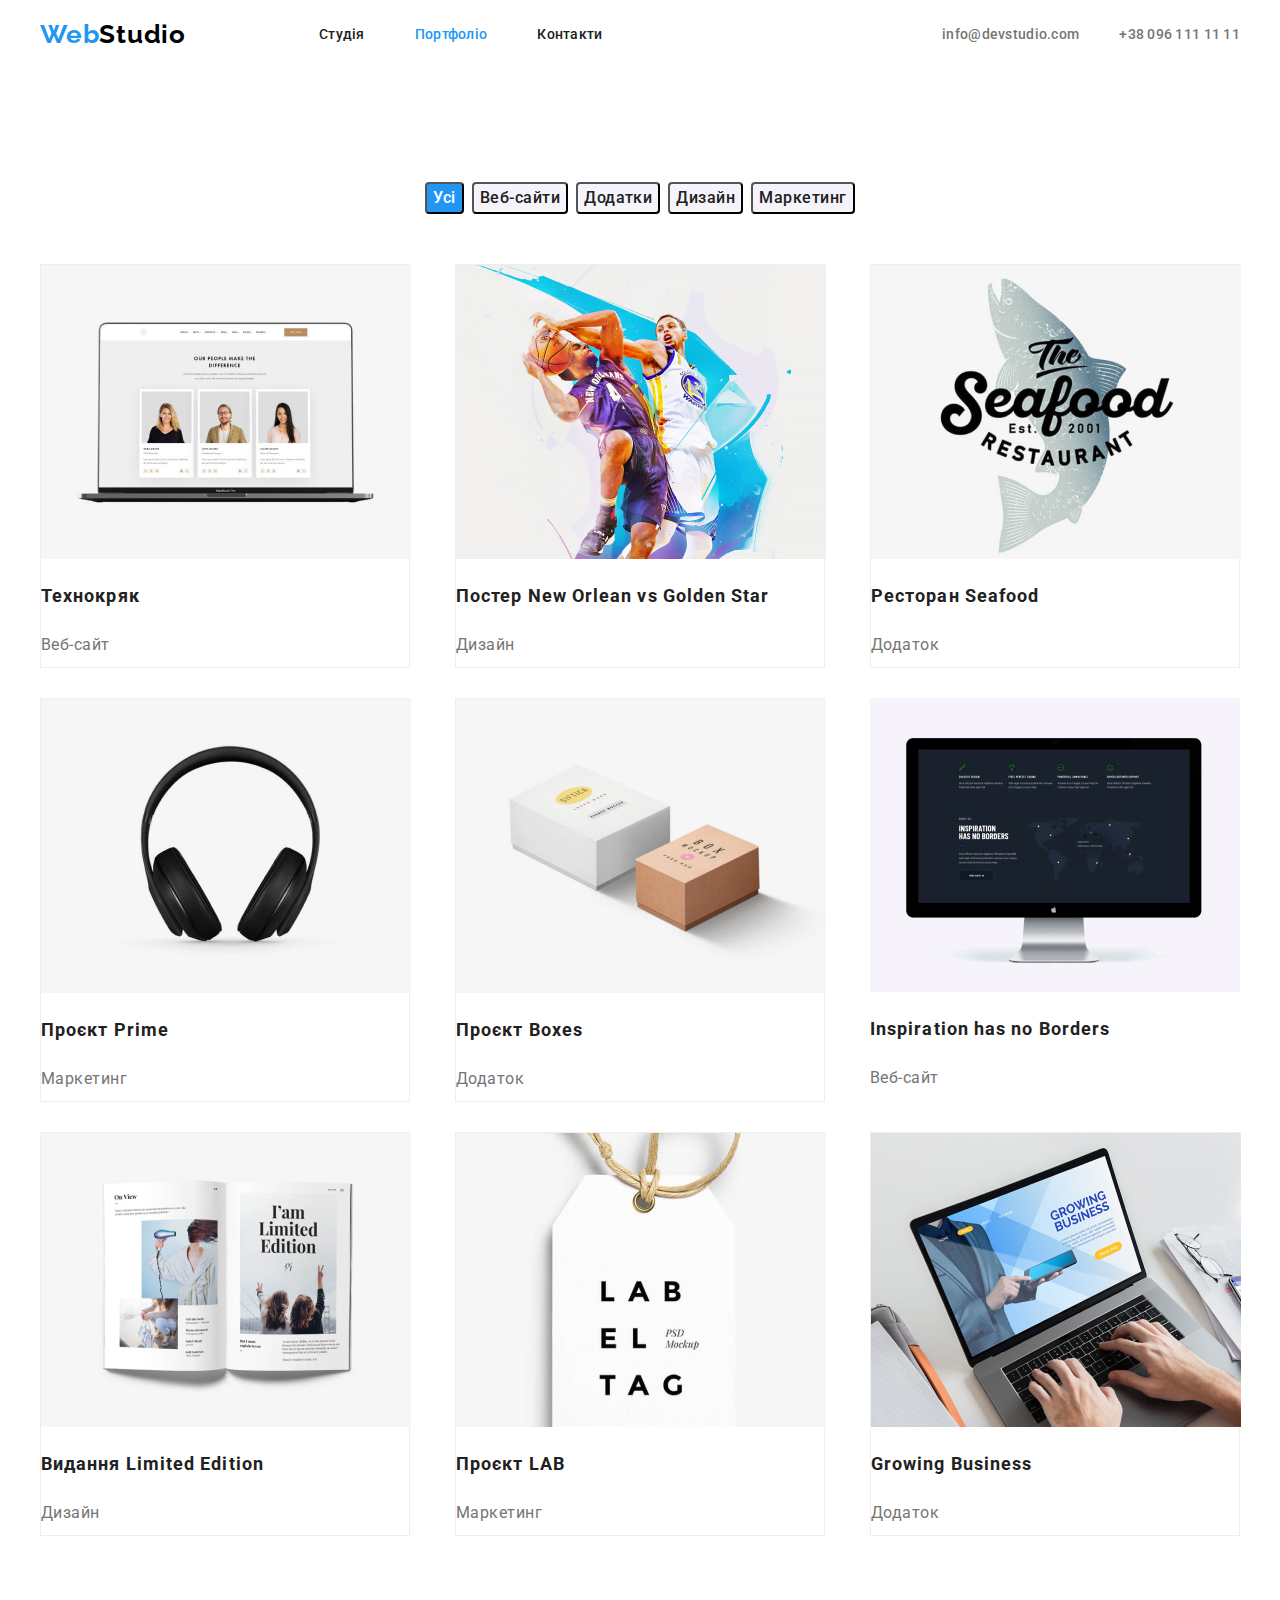
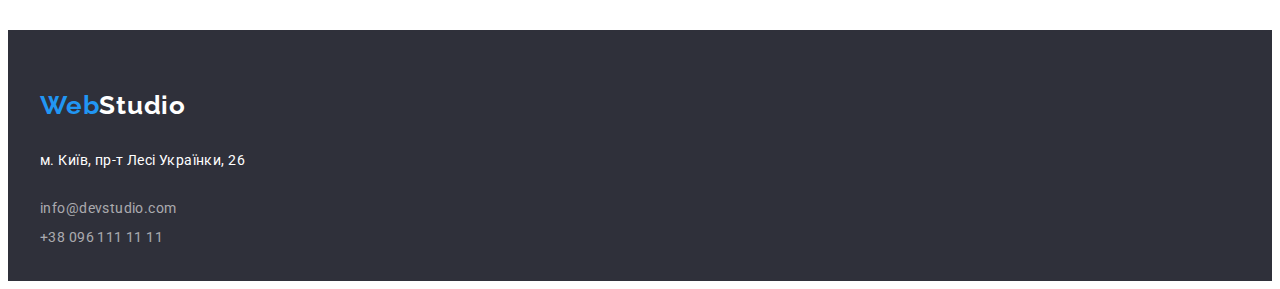
==== commit ca8ede6d: "ь" ====
--- a/portfolio.html
+++ b/portfolio.html
@@ -192,9 +192,11 @@
     <!-- the floor -->
     <footer class="footer">
       <div class="conteiner">
-        <a class="web-foot" href="/"
-          >Web<span class="studio-foot">Studio</span></a
-        >
+        <div class="logo-foot">
+          <a class="web-foot" href="/"
+            >Web<span class="studio-foot">Studio</span></a
+          >
+        </div>
         <address class="address">
           <p class="addr">м. Київ, пр-т Лесі Українки, 26</p>
           <ul class="foot-link-list">
--- a/css/style.css
+++ b/css/style.css
@@ -315,15 +315,19 @@
 
 .foot-link-list {
   list-style: none;
-  margin-top: 12px;
+  padding-left: 0;
 }
 
 .footer {
-  flex-shrink: 0;
   background: #2f303a;
   height: 251px;
 }
 
+.logo-foot {
+  display: block;
+  padding-top: 60px;
+}
+
 .web-foot {
   color: var(--logo-color);
   font-family: var(--logo-text);
@@ -334,7 +338,6 @@
   /*  */
   width: 145px;
   height: 31px;
-  margin-top: 60px;
 }
 
 .studio-foot {
@@ -356,15 +359,19 @@
   line-height: 24px;
   letter-spacing: 0.42px;
   /*  */
+  margin-top: 28px;
+  margin-bottom: 0;
 }
 
 .link-foot {
   color: rgba(255, 255, 255, 0.6);
   font-family: var(--text);
   font-size: 14px;
-  line-height: 24px;
   letter-spacing: 0.42px;
   text-decoration: none;
+  /*  */
+  display: inline-block;
+  margin-top: 12px;
 }
 
 .link-foot:focus,
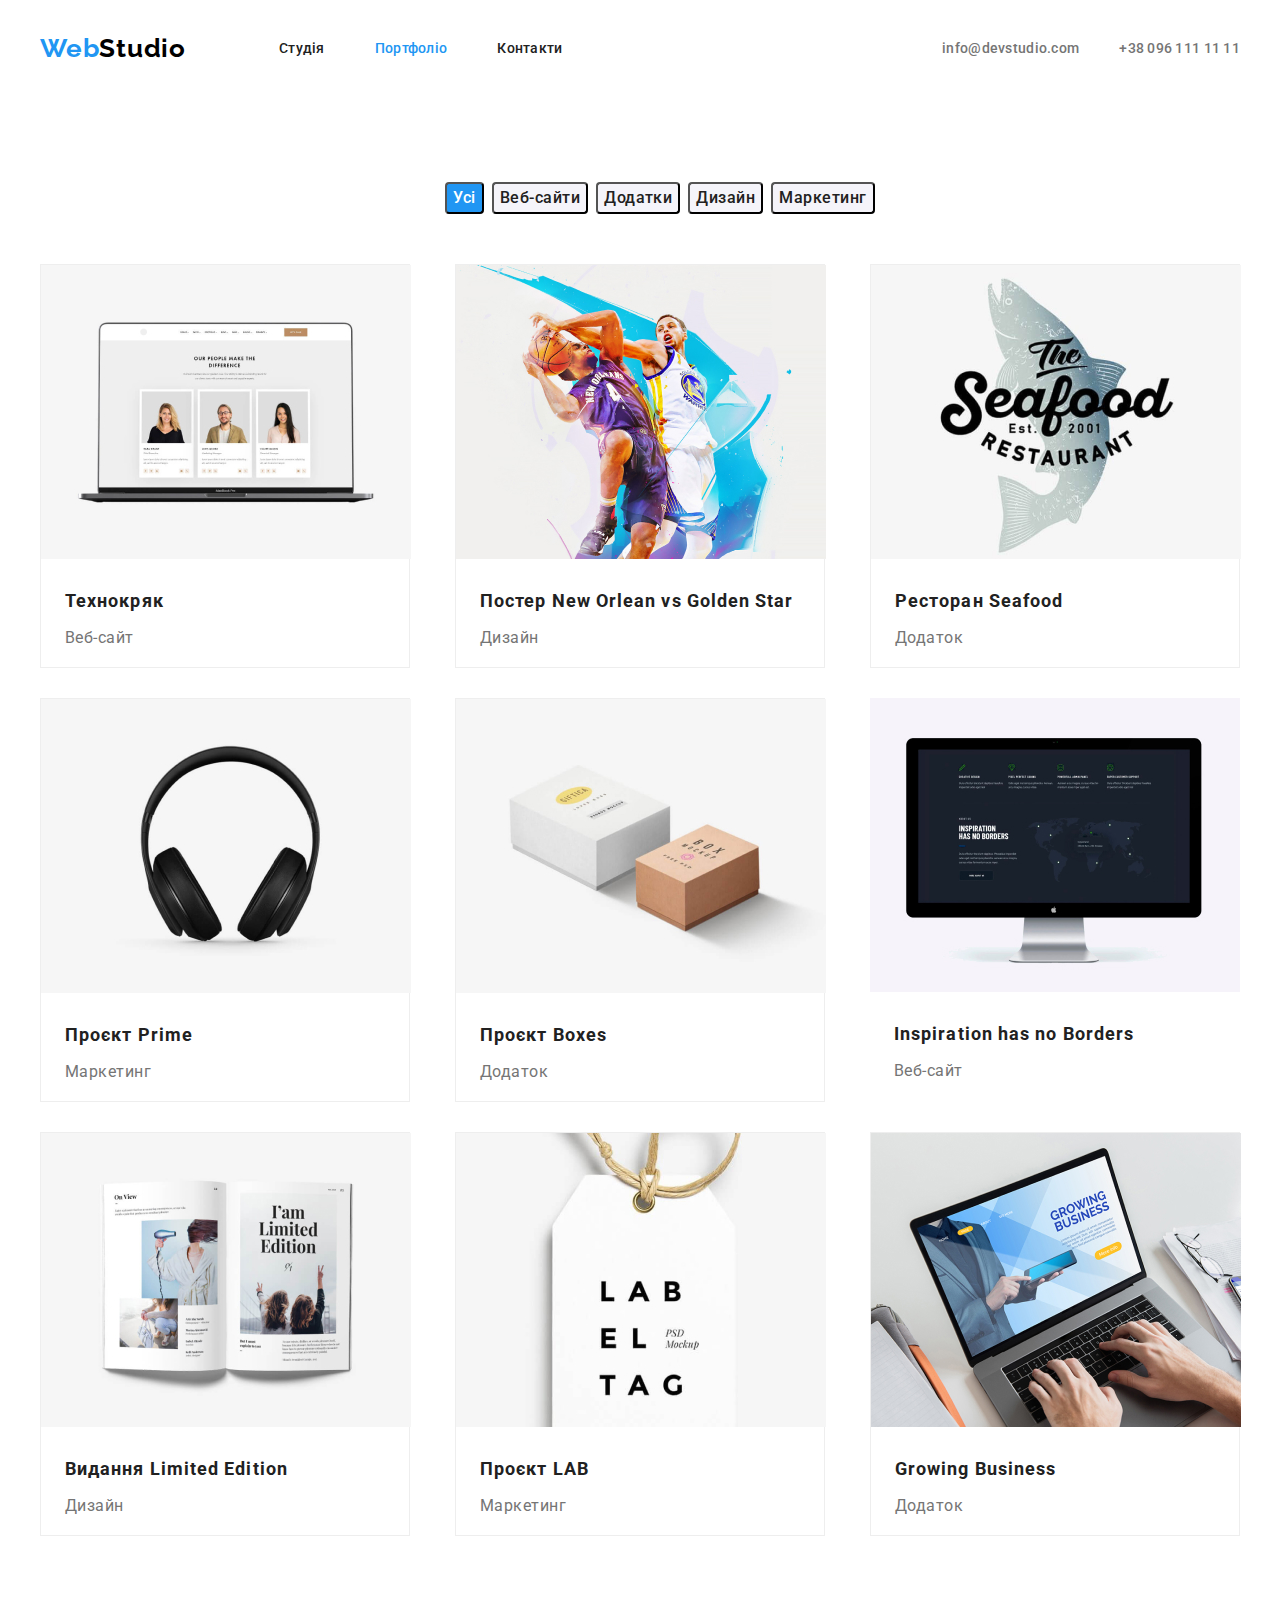
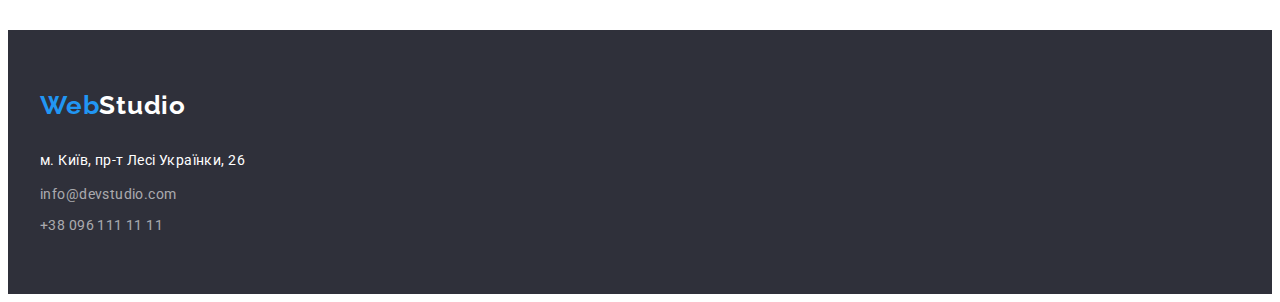
==== commit 5e125276: "m" ====
--- a/portfolio.html
+++ b/portfolio.html
@@ -29,39 +29,35 @@
   <body class="body">
     <!-- the cap -->
     <header class="header">
-      <div class="conteiner">
-        <div class="head-conteiner">
-          <nav class="nav-conteiner">
-            <a class="logo" href="./index.html"
-              >Web<span class="studio">Studio</span></a
+      <div class="conteiner head-conteiner">
+        <nav class="nav-conteiner">
+          <a class="logo" href="./index.html"
+            >Web<span class="studio">Studio</span></a
+          >
+          <ul class="nav-list">
+            <li class="nav-item">
+              <a class="nav-link" href="./index.html">Студія</a>
+            </li>
+            <li class="nav-item">
+              <a class="nav-link current" href="./portfolio.html">Портфоліо</a>
+            </li>
+            <li class="nav-item">
+              <a class="nav-link" href="./contacts.html">Контакти</a>
+            </li>
+          </ul>
+        </nav>
+        <ul class="list-header">
+          <li class="mail-tel">
+            <a class="link-header" href="mailto:info@devstudio.com"
+              >info@devstudio.com</a
             >
-            <ul class="nav-list">
-              <li class="nav-item">
-                <a class="nav-link" href="./index.html">Студія</a>
-              </li>
-              <li class="nav-item">
-                <a class="nav-link current" href="./portfolio.html"
-                  >Портфоліо</a
-                >
-              </li>
-              <li class="nav-item">
-                <a class="nav-link" href="./contacts.html">Контакти</a>
-              </li>
-            </ul>
-          </nav>
-          <ul class="list-header">
-            <li class="mail-tel">
-              <a class="link-header" href="mailto:info@devstudio.com"
-                >info@devstudio.com</a
-              >
-            </li>
-            <li class="mail-tel">
-              <a class="link-header" href="tel:+380961111111"
-                >+38 096 111 11 11</a
-              >
-            </li>
-          </ul>
-        </div>
+          </li>
+          <li class="mail-tel">
+            <a class="link-header" href="tel:+380961111111"
+              >+38 096 111 11 11</a
+            >
+          </li>
+        </ul>
       </div>
     </header>
     <main>
@@ -200,12 +196,12 @@
         <address class="address">
           <p class="addr">м. Київ, пр-т Лесі Українки, 26</p>
           <ul class="foot-link-list">
-            <li>
+            <li class="item-foot">
               <a class="link-foot" href="mailto:info@devstudio.com"
                 >info@devstudio.com</a
               >
             </li>
-            <li>
+            <li class="item-foot">
               <a class="link-foot" href="tel:+380961111111"
                 >+38 096 111 11 11</a
               >
--- a/css/style.css
+++ b/css/style.css
@@ -19,14 +19,15 @@
 }
 
 .conteiner {
-  width: 1200px;
+  width: 1230px;
   margin-right: auto;
   margin-left: auto;
+  padding-right: 15px;
+  padding-left: 15px;
 }
 
 .header {
   flex-shrink: 0;
-  height: 80px;
 }
 
 .head-conteiner {
@@ -64,6 +65,8 @@
 .nav-list {
   list-style: none;
   display: flex;
+  margin: 0;
+  padding-left: 0;
 }
 
 .nav-link {
@@ -74,7 +77,9 @@
   line-height: normal;
   letter-spacing: 0.28px;
   text-decoration: none;
-  display: flex;
+  display: block;
+  padding-bottom: 32px;
+  padding-top: 32px;
 }
 
 .nav-list .nav-item + .nav-item {
@@ -99,6 +104,8 @@
 .list-header {
   list-style: none;
   display: flex;
+  margin: 0;
+  padding-left: 0;
 }
 
 .list-header .mail-tel + .mail-tel {
@@ -114,6 +121,9 @@
   line-height: normal;
   letter-spacing: 0.28px;
   text-decoration: none;
+  display: block;
+  padding-bottom: 32px;
+  padding-top: 32px;
 }
 
 .link-header:hover,
@@ -128,16 +138,15 @@
 }
 
 /* first box index html */
-.hero-button {
-  display: flex;
-  justify-content: center;
-  align-items: center;
+.hero {
 }
 
 .first-box {
   flex-shrink: 0;
   background: #2f303a;
-  height: 600px;
+  display: block;
+  padding-top: 200px;
+  padding-bottom: 200px;
 }
 
 .main-title {
@@ -151,11 +160,13 @@
   letter-spacing: 2.64px;
   text-transform: uppercase;
   /*  */
-  margin: 0;
-  padding-top: 200px;
-  padding-bottom: 30px;
-  padding-right: 452px;
-  padding-left: 452px;
+  display: block;
+  padding: 0;
+  margin-top: 0;
+  margin-bottom: 30px;
+  margin-left: auto;
+  margin-right: auto;
+  width: 696px;
 }
 
 .main-button {
@@ -163,6 +174,9 @@
   background: #2196f3;
   box-shadow: 0px 4px 4px 0px rgba(0, 0, 0, 0.15);
   height: 50px;
+  display: block;
+  margin-left: auto;
+  margin-right: auto;
 }
 
 .text-main-button {
@@ -181,19 +195,22 @@
 }
 
 /* second box index html */
+.hide-title {
+  visibility: hidden;
+}
 
 .adv-list {
   list-style: none;
   display: flex;
-  justify-content: space-between;
   padding: 0;
-  margin-top: 94px;
+  margin: 0;
 }
 
 .adv-item {
-  display: inline-block;
-  margin: 0;
-  padding: 0;
+  display: block;
+  margin: 0;
+  padding-right: 0;
+  padding-left: 0;
 }
 
 .adv-list .adv-item + .adv-item {
@@ -210,6 +227,8 @@
   text-transform: uppercase;
   width: 270px;
   height: 16px;
+  margin-top: 0;
+  margin-bottom: 10px;
 }
 
 .adv-paragraph {
@@ -221,19 +240,11 @@
   line-height: 24px;
   letter-spacing: 0.42px;
   width: 270px;
-  height: 48px;
+  margin-top: 0;
+  margin-bottom: 0;
 }
 
 /* work images */
-
-.work-list {
-  list-style: none;
-  display: flex;
-  justify-content: space-between;
-  padding: 0;
-  margin-top: 50px;
-  margin-bottom: 94px;
-}
 
 .third-title {
   color: var(--text-color);
@@ -249,14 +260,26 @@
   margin-bottom: 0px;
 }
 
+.work-list {
+  list-style: none;
+  display: flex;
+  justify-content: space-between;
+  padding: 0;
+  margin-top: 50px;
+  margin-bottom: 0;
+}
+
 /* our team */
 
 .team-list {
   list-style: none;
   display: flex;
   justify-content: space-between;
-  padding: 0px 0px 94px 0px;
-  margin: 0px;
+  margin: 0;
+  padding-top: 50px;
+  padding-bottom: 94px;
+  padding-right: 0;
+  padding-left: 0;
 }
 
 .human-box {
@@ -283,7 +306,7 @@
   letter-spacing: 1.08px;
   /*  */
   margin-top: 94px;
-  margin-bottom: 50px;
+  margin-bottom: 0;
 }
 .our-team {
   background: #f5f4fa;
@@ -298,6 +321,8 @@
   font-weight: 500;
   line-height: normal;
   letter-spacing: 0.48px;
+  margin-top: 30px;
+  margin-bottom: 0;
 }
 
 .proffetion {
@@ -309,6 +334,8 @@
   font-weight: 400;
   line-height: normal;
   letter-spacing: 0.48px;
+  margin-top: 10px;
+  margin-bottom: 0;
 }
 
 /* footer */
@@ -316,16 +343,12 @@
 .foot-link-list {
   list-style: none;
   padding-left: 0;
+  padding-bottom: 60px;
+  margin: 0;
 }
 
 .footer {
   background: #2f303a;
-  height: 251px;
-}
-
-.logo-foot {
-  display: block;
-  padding-top: 60px;
 }
 
 .web-foot {
@@ -335,9 +358,8 @@
   font-weight: 700;
   letter-spacing: 0.78px;
   text-decoration: none;
-  /*  */
-  width: 145px;
-  height: 31px;
+  display: block;
+  padding-top: 60px;
 }
 
 .studio-foot {
@@ -363,6 +385,11 @@
   margin-bottom: 0;
 }
 
+.item-foot {
+  display: block;
+  margin-top: 12px;
+}
+
 .link-foot {
   color: rgba(255, 255, 255, 0.6);
   font-family: var(--text);
@@ -370,8 +397,6 @@
   letter-spacing: 0.42px;
   text-decoration: none;
   /*  */
-  display: inline-block;
-  margin-top: 12px;
 }
 
 .link-foot:focus,
@@ -393,9 +418,9 @@
   display: flex;
   list-style: none;
   justify-content: center;
-  margin-top: 94px;
-  margin-bottom: 50px;
-  padding: 0;
+  padding-top: 94px;
+  padding-bottom: 0px;
+  margin: 0;
 }
 
 .filter-list .filter-item + .filter-item {
@@ -453,9 +478,11 @@
   display: flex;
   flex-wrap: wrap;
   justify-content: space-between;
-  padding: 0;
-  margin-top: 0px;
-  margin-bottom: 94px;
+  margin: 0;
+  padding-top: 50px;
+  padding-bottom: 94px;
+  padding-left: 0;
+  padding-right: 0;
 }
 
 .project-name {
@@ -465,7 +492,8 @@
   font-weight: 700;
   line-height: 36px;
   letter-spacing: 1.08px;
-  width: 322px;
+  margin: 0;
+  padding: 20px 24px 4px 24px;
 }
 
 .project-title {
@@ -474,4 +502,6 @@
   font-size: 16px;
   line-height: 30px;
   letter-spacing: 0.48px;
-}
+  margin: 0;
+  padding: 0px 24px 20px 24px;
+}
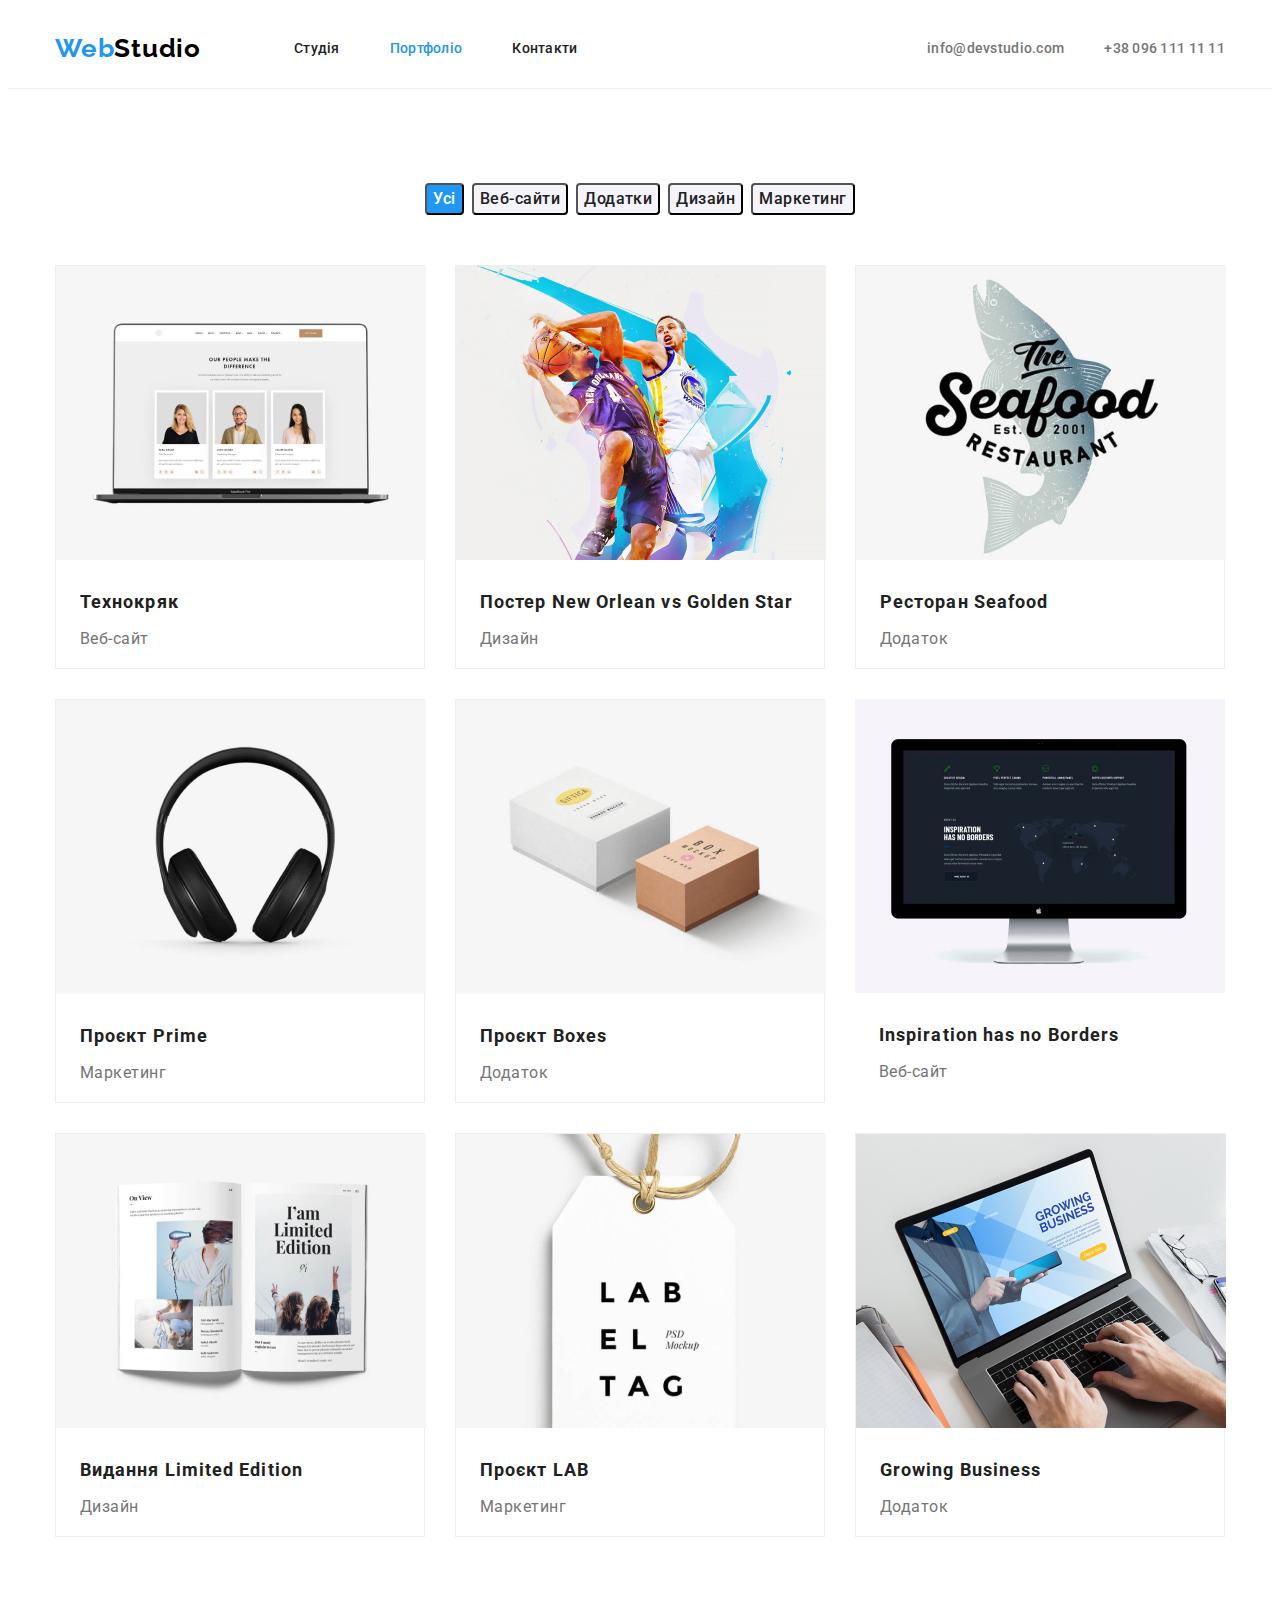
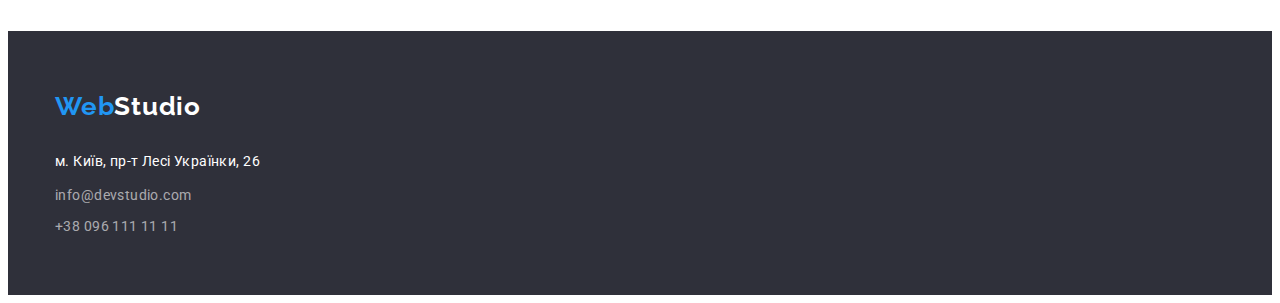
==== commit c4132560: "m" ====
--- a/portfolio.html
+++ b/portfolio.html
@@ -85,101 +85,128 @@
             <li class="project">
               <a class="link-project" href=""
                 ><img
+                  class="poject-pick"
                   src="./imagesPartfolio/img1.jpg"
                   alt="Технокряк"
                   width="370"
                 />
-                <h2 class="project-name">Технокряк</h2>
-                <p class="project-title">Веб-сайт</p></a
-              >
-            </li>
-            <li class="project">
-              <a class="link-project" href=""
-                ><img
+                <div class="name-box">
+                  <h2 class="project-name">Технокряк</h2>
+                  <p class="project-title">Веб-сайт</p>
+                </div>
+              </a>
+            </li>
+            <li class="project">
+              <a class="link-project" href=""
+                ><img
+                  class="poject-pick"
                   src="./imagesPartfolio/img2.jpg"
                   alt="Постер New Orlean vs Golden Star"
                   width="370"
                 />
-                <h2 class="project-name">Постер New Orlean vs Golden Star</h2>
-                <p class="project-title">Дизайн</p></a
-              >
-            </li>
-            <li class="project">
-              <a class="link-project" href=""
-                ><img
+                <div class="name-box">
+                  <h2 class="project-name">Постер New Orlean vs Golden Star</h2>
+                  <p class="project-title">Дизайн</p>
+                </div>
+              </a>
+            </li>
+            <li class="project">
+              <a class="link-project" href=""
+                ><img
+                  class="poject-pick"
                   src="./imagesPartfolio/img3.jpg"
                   alt="Ресторан Seafood"
                   width="370"
                 />
-                <h2 class="project-name">Ресторан Seafood</h2>
-                <p class="project-title">Додаток</p></a
-              >
+                <div class="name-box">
+                  <h2 class="project-name">Ресторан Seafood</h2>
+                  <p class="project-title">Додаток</p>
+                </div>
+              </a>
             </li>
             <li class="project">
               <a class="link-project" href="">
                 <img
+                  class="poject-pick"
                   src="./imagesPartfolio/img4.jpg"
                   alt="Проєкт Prime"
                   width="370"
                 />
-                <h2 class="project-name">Проєкт Prime</h2>
-                <p class="project-title">Маркетинг</p></a
-              >
-            </li>
-            <li class="project">
-              <a class="link-project" href=""
-                ><img
+                <div class="name-box">
+                  <h2 class="project-name">Проєкт Prime</h2>
+                  <p class="project-title">Маркетинг</p>
+                </div>
+              </a>
+            </li>
+            <li class="project">
+              <a class="link-project" href=""
+                ><img
+                  class="poject-pick"
                   src="./imagesPartfolio/img5.jpg"
                   alt="Проєкт Boxes"
                   width="370"
                 />
-                <h2 class="project-name">Проєкт Boxes</h2>
-                <p class="project-title">Додаток</p></a
-              >
+                <div class="name-box">
+                  <h2 class="project-name">Проєкт Boxes</h2>
+                  <p class="project-title">Додаток</p>
+                </div>
+              </a>
             </li>
             <li class="link-project" class="work">
               <a class="link-project" href=""
                 ><img
+                  class="poject-pick"
                   src="./imagesPartfolio/img6.jpg"
                   alt="сайт Inspiration has no Borders"
                   width="370"
                 />
-                <h2 class="project-name">Inspiration has no Borders</h2>
-                <p class="project-title">Веб-сайт</p></a
-              >
+                <div class="name-box">
+                  <h2 class="project-name">Inspiration has no Borders</h2>
+                  <p class="project-title">Веб-сайт</p>
+                </div>
+              </a>
             </li>
             <li class="project">
               <a class="link-project" class="link-work" href=""
                 ><img
+                  class="poject-pick"
                   src="./imagesPartfolio/img7.jpg"
                   alt="Видання Limited Edition"
                   width="370"
                 />
-                <h2 class="project-name">Видання Limited Edition</h2>
-                <p class="project-title">Дизайн</p></a
-              >
+                <div class="name-box">
+                  <h2 class="project-name">Видання Limited Edition</h2>
+                  <p class="project-title">Дизайн</p>
+                </div>
+              </a>
             </li>
             <li class="project">
               <a class="link-project" href="">
                 <img
+                  class="poject-pick"
                   src="./imagesPartfolio/img8.jpg"
                   alt="Проєкт LAB"
                   width="370"
                 />
-                <h2 class="project-name">Проєкт LAB</h2>
-                <p class="project-title">Маркетинг</p></a
-              >
-            </li>
-            <li class="project">
-              <a class="link-project" href=""
-                ><img
+                <div class="name-box">
+                  <h2 class="project-name">Проєкт LAB</h2>
+                  <p class="project-title">Маркетинг</p>
+                </div>
+              </a>
+            </li>
+            <li class="project">
+              <a class="link-project" href=""
+                ><img
+                  class="poject-pick"
                   src="./imagesPartfolio/img9.jpg"
                   alt="Growing Business"
                   width="370"
                 />
-                <h2 class="project-name">Growing Business</h2>
-                <p class="project-title">Додаток</p></a
-              >
+                <div class="name-box">
+                  <h2 class="project-name">Growing Business</h2>
+                  <p class="project-title">Додаток</p>
+                </div>
+              </a>
             </li>
           </ul>
         </div>
@@ -188,11 +215,9 @@
     <!-- the floor -->
     <footer class="footer">
       <div class="conteiner">
-        <div class="logo-foot">
-          <a class="web-foot" href="/"
-            >Web<span class="studio-foot">Studio</span></a
-          >
-        </div>
+        <a class="web-foot" href="/"
+          >Web<span class="studio-foot">Studio</span></a
+        >
         <address class="address">
           <p class="addr">м. Київ, пр-т Лесі Українки, 26</p>
           <ul class="foot-link-list">
--- a/css/style.css
+++ b/css/style.css
@@ -19,7 +19,7 @@
 }
 
 .conteiner {
-  width: 1230px;
+  width: 1200px;
   margin-right: auto;
   margin-left: auto;
   padding-right: 15px;
@@ -27,7 +27,7 @@
 }
 
 .header {
-  flex-shrink: 0;
+  border-bottom: 1px solid #ececec;
 }
 
 .head-conteiner {
@@ -142,9 +142,7 @@
 }
 
 .first-box {
-  flex-shrink: 0;
   background: #2f303a;
-  display: block;
   padding-top: 200px;
   padding-bottom: 200px;
 }
@@ -195,8 +193,23 @@
 }
 
 /* second box index html */
+
+.second-box {
+  padding-top: 94px;
+}
+
 .hide-title {
-  visibility: hidden;
+  position: absolute;
+  width: 1px;
+  height: 1px;
+  margin: -1px;
+  border: 0;
+  padding: 0;
+
+  white-space: nowrap;
+  clip-path: inset(100%);
+  clip: rect(0 0 0 0);
+  overflow: hidden;
 }
 
 .adv-list {
@@ -246,6 +259,10 @@
 
 /* work images */
 
+.work-box {
+  padding-top: 94px;
+  padding-bottom: 94px;
+}
 .third-title {
   color: var(--text-color);
   text-align: center;
@@ -256,38 +273,48 @@
   line-height: normal;
   letter-spacing: 1.08px;
   /*  */
-  margin-top: 94px;
-  margin-bottom: 0px;
+  margin-top: 0;
+  margin-bottom: 50px;
 }
 
 .work-list {
   list-style: none;
   display: flex;
+  margin: 0;
+  padding: 0;
+}
+.work-pick {
+  display: block;
+}
+
+.work-list .work-image + .work-image {
+  margin-left: 30px;
+}
+
+/* our team */
+
+.our-team {
+  background: #f5f4fa;
+  padding-top: 94px;
+  padding-bottom: 94px;
+}
+
+.team-list {
+  list-style: none;
+  display: flex;
   justify-content: space-between;
-  padding: 0;
   margin-top: 50px;
   margin-bottom: 0;
-}
-
-/* our team */
-
-.team-list {
-  list-style: none;
-  display: flex;
-  justify-content: space-between;
-  margin: 0;
-  padding-top: 50px;
-  padding-bottom: 94px;
-  padding-right: 0;
-  padding-left: 0;
+  padding: 0;
+}
+
+.human-pick {
+  display: block;
 }
 
 .human-box {
-  display: block;
-  width: 270px;
-  height: 368px;
-  flex-shrink: 0;
-  border-radius: 0px 0px 4px 4px;
+  padding-top: 30px;
+  padding-bottom: 30px;
   background: #fff;
 }
 
@@ -305,11 +332,8 @@
   line-height: normal;
   letter-spacing: 1.08px;
   /*  */
-  margin-top: 94px;
-  margin-bottom: 0;
-}
-.our-team {
-  background: #f5f4fa;
+  margin-top: 0;
+  margin-bottom: 0;
 }
 
 .name {
@@ -321,8 +345,8 @@
   font-weight: 500;
   line-height: normal;
   letter-spacing: 0.48px;
-  margin-top: 30px;
-  margin-bottom: 0;
+
+  margin: 0;
 }
 
 .proffetion {
@@ -343,12 +367,14 @@
 .foot-link-list {
   list-style: none;
   padding-left: 0;
-  padding-bottom: 60px;
-  margin: 0;
+  margin-top: 12px;
+  margin-bottom: 0;
 }
 
 .footer {
   background: #2f303a;
+  padding-top: 60px;
+  padding-bottom: 60px;
 }
 
 .web-foot {
@@ -358,8 +384,6 @@
   font-weight: 700;
   letter-spacing: 0.78px;
   text-decoration: none;
-  display: block;
-  padding-top: 60px;
 }
 
 .studio-foot {
@@ -372,6 +396,7 @@
 
 .address {
   font-style: normal;
+  margin-top: 28px;
 }
 
 .addr {
@@ -381,12 +406,10 @@
   line-height: 24px;
   letter-spacing: 0.42px;
   /*  */
-  margin-top: 28px;
-  margin-bottom: 0;
-}
-
-.item-foot {
-  display: block;
+  margin-bottom: 0;
+}
+
+.foot-link-list .item-foot + .item-foot {
   margin-top: 12px;
 }
 
@@ -412,14 +435,16 @@
 
 .sec-portfolio {
   background: #fff;
+  padding-bottom: 94px;
+
+  padding-top: 94px;
 }
 
 .filter-list {
   display: flex;
   list-style: none;
   justify-content: center;
-  padding-top: 94px;
-  padding-bottom: 0px;
+  padding-left: 0;
   margin: 0;
 }
 
@@ -458,13 +483,20 @@
 .project {
   width: 370px;
   height: 404px;
-  flex-shrink: 0;
   border: 1px solid #eee;
   background: #fff;
   margin-right: 30px;
   margin-bottom: 30px;
 }
 
+.project-pick {
+  display: block;
+}
+
+.name-box {
+  padding: 20px 24px 20px 24px;
+  margin: 0;
+}
 .project:nth-child(3n) {
   margin-right: 0;
 }
@@ -477,12 +509,10 @@
   list-style: none;
   display: flex;
   flex-wrap: wrap;
-  justify-content: space-between;
-  margin: 0;
-  padding-top: 50px;
-  padding-bottom: 94px;
-  padding-left: 0;
-  padding-right: 0;
+
+  margin-top: 50px;
+  margin-bottom: 0;
+  padding: 0;
 }
 
 .project-name {
@@ -492,8 +522,8 @@
   font-weight: 700;
   line-height: 36px;
   letter-spacing: 1.08px;
-  margin: 0;
-  padding: 20px 24px 4px 24px;
+  padding: 0;
+  margin: 0;
 }
 
 .project-title {
@@ -502,6 +532,7 @@
   font-size: 16px;
   line-height: 30px;
   letter-spacing: 0.48px;
-  margin: 0;
-  padding: 0px 24px 20px 24px;
-}
+  padding: 0;
+  margin-top: 4px;
+  margin-bottom: 0;
+}
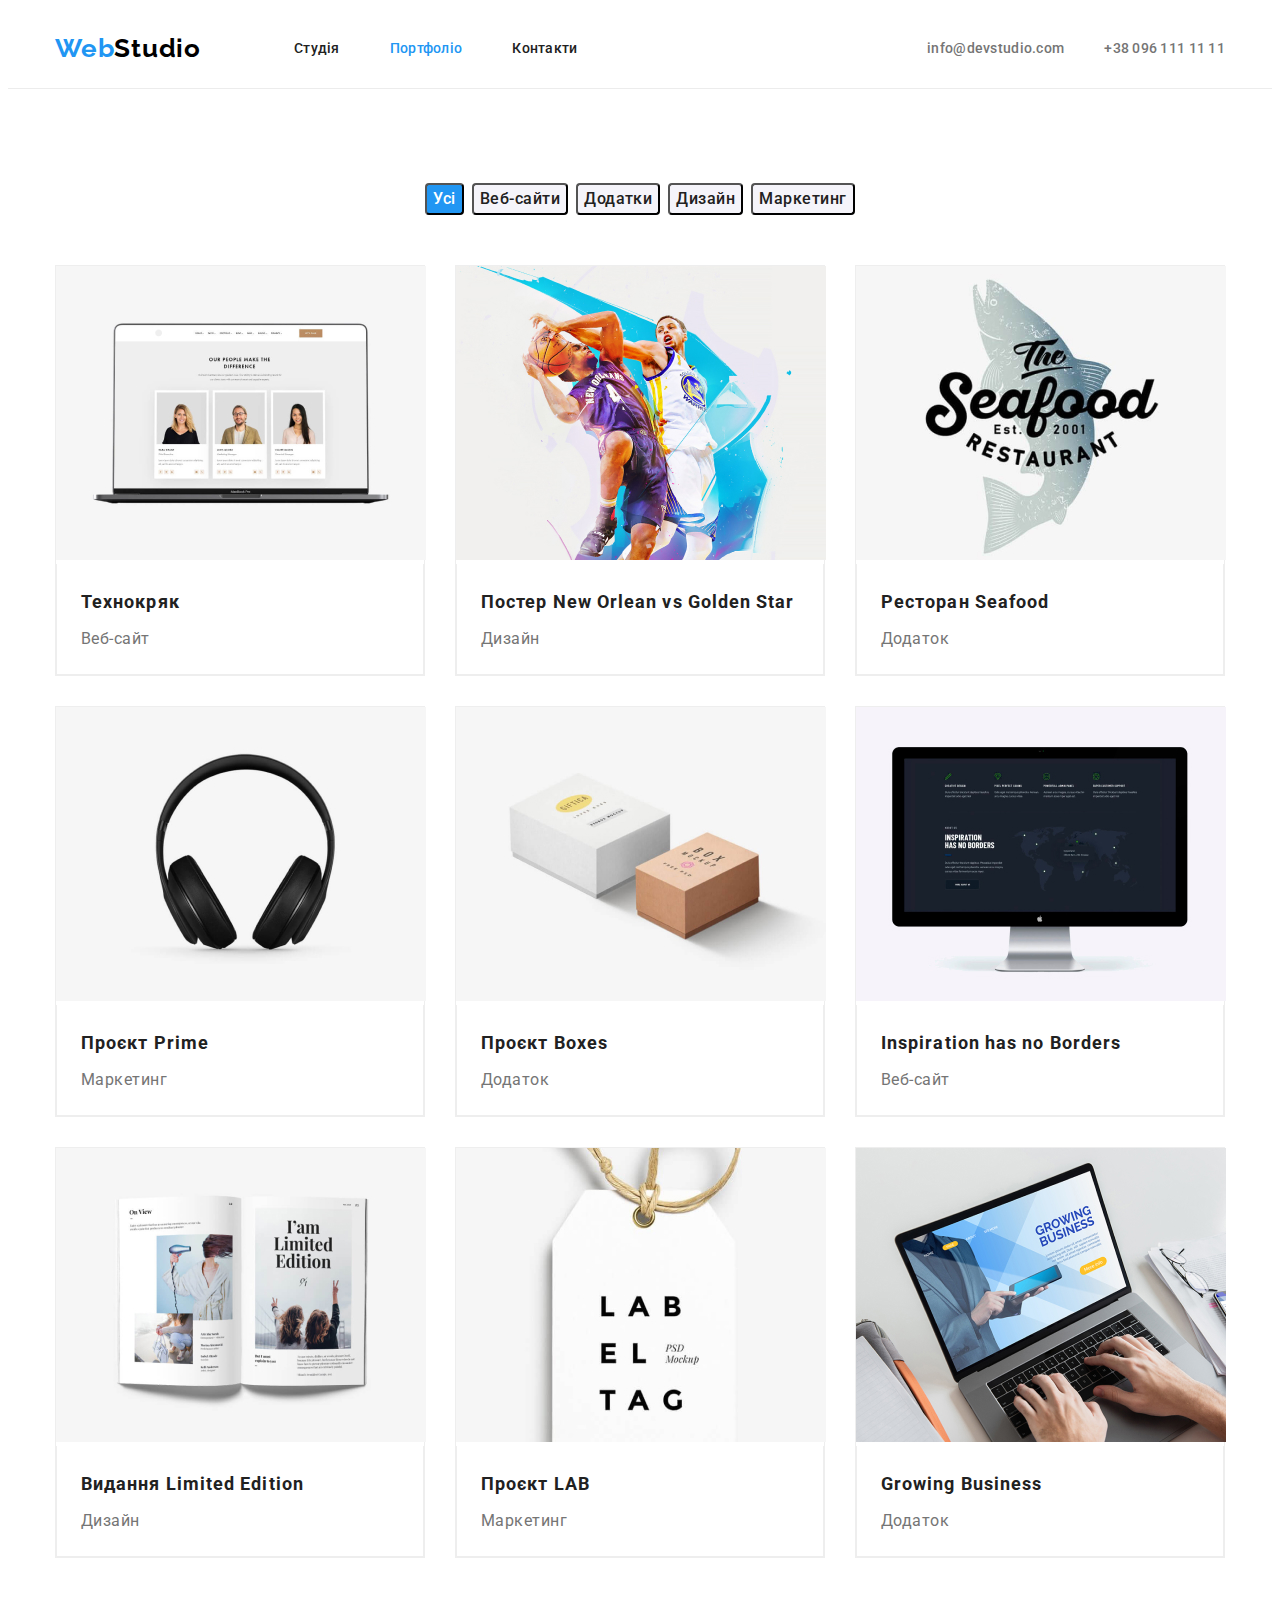
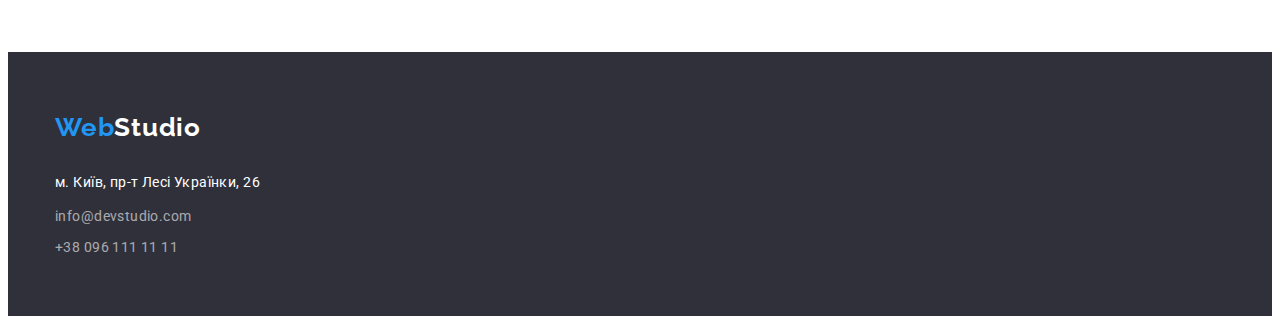
==== commit 90d8b958: "m" ====
--- a/portfolio.html
+++ b/portfolio.html
@@ -152,7 +152,7 @@
                 </div>
               </a>
             </li>
-            <li class="link-project" class="work">
+            <li class="project" class="work">
               <a class="link-project" href=""
                 ><img
                   class="poject-pick"
--- a/css/style.css
+++ b/css/style.css
@@ -407,6 +407,7 @@
   letter-spacing: 0.42px;
   /*  */
   margin-bottom: 0;
+  margin-top: 0;
 }
 
 .foot-link-list .item-foot + .item-foot {
@@ -482,7 +483,6 @@
 
 .project {
   width: 370px;
-  height: 404px;
   border: 1px solid #eee;
   background: #fff;
   margin-right: 30px;
@@ -496,6 +496,9 @@
 .name-box {
   padding: 20px 24px 20px 24px;
   margin: 0;
+  border-left: 1px solid #eee;
+  border-right: 1px solid #eee;
+  border-bottom: 1px solid #eee;
 }
 .project:nth-child(3n) {
   margin-right: 0;
